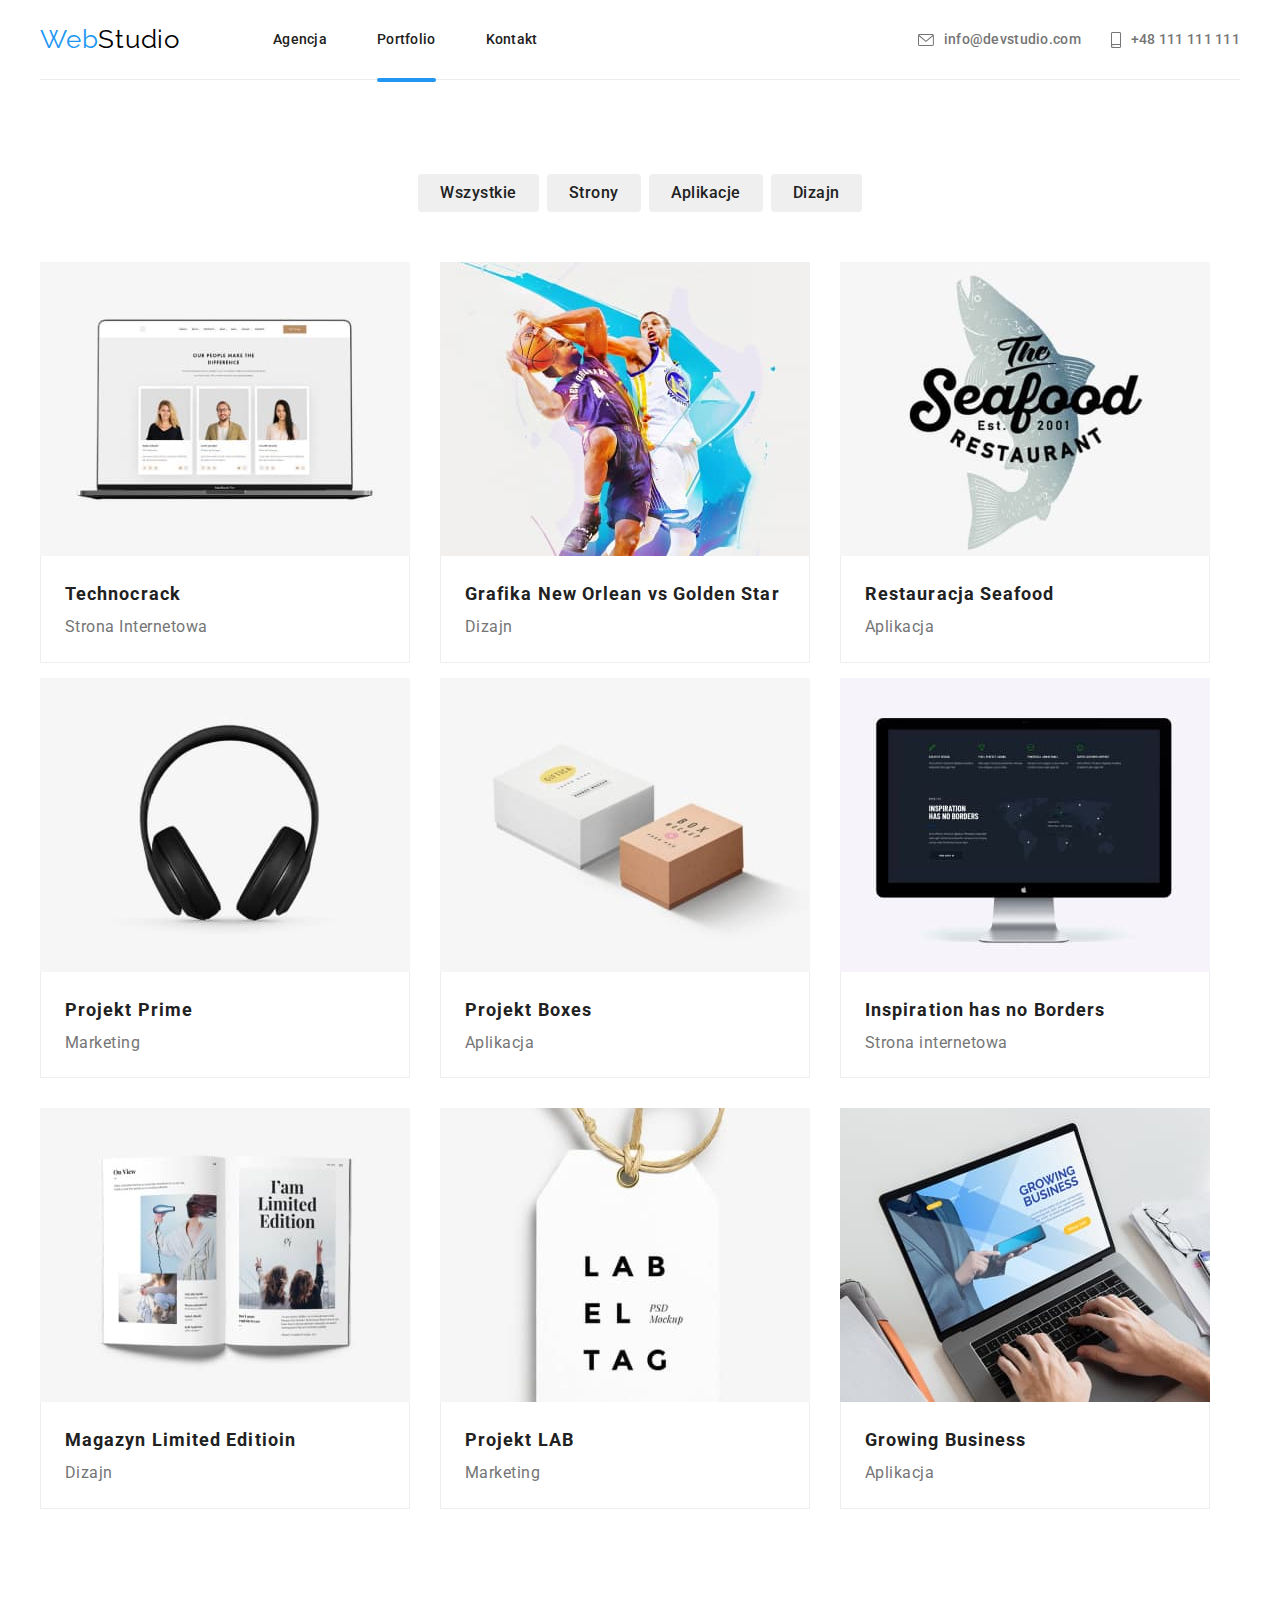
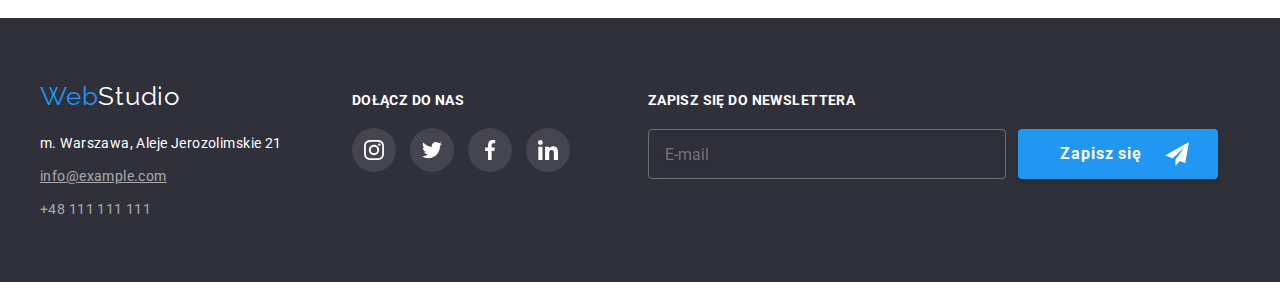
==== portfolio.html @ efcf0360 "Initial commit" ====
<!DOCTYPE html>
<html lang="pl">
  <head>
    <meta charset="utf-8" />
    <title>homework2</title>
    <link
      href="https://fonts.googleapis.com/css2?family=Raleway:wght@700&display=swap"
      rel="stylesheet"
    />
    <link
      href="https://fonts.googleapis.com/css2?family=Roboto:wght@400;500;700;900&display=swap"
      rel="stylesheet"
    />
    <link rel="stylesheet" href="./css/modern-normalize.css" />
    <link rel="stylesheet" href="./css/main.min.css" />
  </head>
  <body>
    <header class="page-header">
      <div class="page-header__container container">
        <div class="page-header__navigation">
          <a href="/" class="page-header__logo logo"
            ><span class="logo__word logo__word--decorative">Web</span>Studio</a
          >
          <nav>
            <ul class="page-header__main-links main-links">
              <li class="main-links__item">
                <a href="index.html" class="main-links__link main-links__link"
                  >Agencja</a
                >
              </li>
              <li class="main-links__item">
                <a
                  href="portfolio.html"
                  class="main-links__link main-links__link--active"
                  >Portfolio</a
                >
              </li>
              <li class="main-links__item">
                <a href="/kontakt" class="main-links__link">Kontakt</a>
              </li>
            </ul>
          </nav>
        </div>
        <div class="page-header__contacts contacts">
          <a class="contacts__link email" href="mailto:info@devstudio.com">
            <svg class="contacts__icon" width="16" height="12">
              <use href="./images/icons.svg#icon-envelope"></use>
            </svg>
            <span class="contacts__text">info@devstudio.com</span>
          </a>

          <a class="contacts__link phone-number" href="tel:+48111111111">
            <svg class="contacts__icon" width="10" height="16">
              <use href="./images/icons.svg#icon-smartphone"></use>
            </svg>
            <span class="contacts__text">+48 111 111 111</span></a
          >
        </div>
      </div>
    </header>
    <main>
      <div class="portfolio-buttons">
        <ul class="portfolio-buttons__list">
          <li class="portfolio-buttons__item">
            <button type="button" class="portfolio-buttons__button">
              Wszystkie
            </button>
          </li>
          <li class="portfolio-buttons__item">
            <button type="button" class="portfolio-buttons__button">
              Strony
            </button>
          </li>
          <li class="portfolio-buttons__item">
            <button type="button" class="portfolio-buttons__button">
              Aplikacje
            </button>
          </li>
          <li class="portfolio-buttons__item">
            <button type="button" class="portfolio-buttons__button">
              Dizajn
            </button>
          </li>
        </ul>
      </div>
      <div class="container">
        <ul class="pictures-list">
          <li class="pictures-list__item">
            <figure class="pictures-list__figure">
              <div class="pictures-list__picture picture">
                <div class="picture__overlay">
                  <p class="picture__text">
                    Technocrack jest popularną platformą wykorzystywaną do
                    rozpowszechniania koronawirusa. Firmy wykorzystują tę
                    platformę do celów szpiegowskich i ataków na
                    niezabezpieczone serwery konkurencji
                  </p>
                </div>
                <img
                  class="picture__image"
                  src="images/img.portfolio.1.jpg"
                  alt="Otwarty laptop na stronie webstudio"
                  width="370"
                  height="294"
                />
              </div>
              <figcaption class="pictures-list__title">
                Technocrack
                <p class="pictures-list__description">Strona Internetowa</p>
              </figcaption>
            </figure>
          </li>
          <li class="pictures-list__item">
            <figure class="pictures-list__figure">
              <div class="pictures-list__picture picture">
                <div class="picture__overlay">
                  <p class="picture__text">
                    Technocrack jest popularną platformą wykorzystywaną do
                    rozpowszechniania koronawirusa. Firmy wykorzystują tę
                    platformę do celów szpiegowskich i ataków na
                    niezabezpieczone serwery konkurencji
                  </p>
                </div>
                <img
                  class="picture__image"
                  src="images/img.portfolio.2.jpg"
                  alt="Dwóch mężczyzn walczy o piłkę do koszykówki"
                  width="370"
                  height="294"
                />
              </div>
              <figcaption class="pictures-list__title">
                Grafika New Orlean vs Golden Star
                <p class="pictures-list__description">Dizajn</p>
              </figcaption>
            </figure>
          </li>
          <li class="pictures-list__item">
            <figure class="pictures-list__figure">
              <div class="pictures-list__picture picture">
                <div class="picture__overlay">
                  <p class="picture__text">
                    Technocrack jest popularną platformą wykorzystywaną do
                    rozpowszechniania koronawirusa. Firmy wykorzystują tę
                    platformę do celów szpiegowskich i ataków na
                    niezabezpieczone serwery konkurencji
                  </p>
                </div>
                <img
                  class="picture__image"
                  src="images/img.portfolio.3.jpg"
                  alt="Nazwa restauracji na tle ryby"
                  width="370"
                  height="294"
                />
              </div>
              <figcaption class="pictures-list__title">
                Restauracja Seafood
                <p class="pictures-list__description">Aplikacja</p>
              </figcaption>
            </figure>
          </li>
          <li class="pictures-list__item">
            <figure class="pictures-list__figure">
              <div class="pictures-list__picture picture">
                <div class="picture__overlay">
                  <p class="picture__text">
                    Technocrack jest popularną platformą wykorzystywaną do
                    rozpowszechniania koronawirusa. Firmy wykorzystują tę
                    platformę do celów szpiegowskich i ataków na
                    niezabezpieczone serwery konkurencji
                  </p>
                </div>
                <img
                  class="picture__image"
                  src="images/img.portfolio.4.jpg"
                  alt="Czarne słuchawki na białym tle"
                  width="370"
                  height="294"
                />
              </div>
              <figcaption class="pictures-list__title">
                Projekt Prime
                <p class="pictures-list__description">Marketing</p>
              </figcaption>
            </figure>
          </li>
          <li class="pictures-list__item">
            <figure class="pictures-list__figure">
              <div class="pictures-list__picture picture">
                <div class="picture__overlay">
                  <p class="picture__text">
                    Technocrack jest popularną platformą wykorzystywaną do
                    rozpowszechniania koronawirusa. Firmy wykorzystują tę
                    platformę do celów szpiegowskich i ataków na
                    niezabezpieczone serwery konkurencji
                  </p>
                </div>
                <img
                  class="picture__image"
                  src="images/img.portfolio.5.jpg"
                  alt="Jedno większe białe pudełko i drugie mniejsze brązowe pudełko"
                  width="370"
                  height="294"
                />
              </div>
              <figcaption class="pictures-list__title">
                Projekt Boxes
                <p class="pictures-list__description">Aplikacja</p>
              </figcaption>
            </figure>
          </li>
          <li class="pictures-list__item">
            <figure class="pictures-list__figure">
              <div class="pictures-list__picture picture">
                <div class="picture__overlay">
                  <p class="picture__text">
                    Technocrack jest popularną platformą wykorzystywaną do
                    rozpowszechniania koronawirusa. Firmy wykorzystują tę
                    platformę do celów szpiegowskich i ataków na
                    niezabezpieczone serwery konkurencji
                  </p>
                </div>
                <img
                  class="picture__image"
                  src="images/img.portfolio.6.jpg"
                  alt="Komputer Apple z otwartą stroną internetową"
                  width="370"
                  height="294"
                />
              </div>
              <figcaption class="pictures-list__title">
                Inspiration has no Borders
                <p class="pictures-list__description">Strona internetowa</p>
              </figcaption>
            </figure>
          </li>
          <li class="pictures-list__item">
            <figure class="pictures-list__figure">
              <div class="pictures-list__picture picture">
                <div class="picture__overlay">
                  <p class="picture__text">
                    Technocrack jest popularną platformą wykorzystywaną do
                    rozpowszechniania koronawirusa. Firmy wykorzystują tę
                    platformę do celów szpiegowskich i ataków na
                    niezabezpieczone serwery konkurencji
                  </p>
                </div>
                <img
                  class="picture__image"
                  src="images/img.portfolio.7.jpg"
                  alt="Otwarty dziennik z ładnymi zdjęciami"
                  width="370"
                  height="294"
                />
              </div>
              <figcaption class="pictures-list__title">
                Magazyn Limited Editioin
                <p class="pictures-list__description">Dizajn</p>
              </figcaption>
            </figure>
          </li>
          <li class="pictures-list__item">
            <figure class="pictures-list__figure">
              <div class="pictures-list__picture picture">
                <div class="picture__overlay">
                  <p class="picture__text">
                    Technocrack jest popularną platformą wykorzystywaną do
                    rozpowszechniania koronawirusa. Firmy wykorzystują tę
                    platformę do celów szpiegowskich i ataków na
                    niezabezpieczone serwery konkurencji
                  </p>
                </div>
                <img
                  class="picture__image"
                  src="images/img.portfolio.8.jpg"
                  alt="Etykieta z dużymi literami"
                  width="370"
                  height="294"
                />
              </div>
              <figcaption class="pictures-list__title">
                Projekt LAB
                <p class="pictures-list__description">Marketing</p>
              </figcaption>
            </figure>
          </li>
          <li class="pictures-list__item">
            <figure class="pictures-list__figure">
              <div class="pictures-list__picture picture">
                <div class="picture__overlay">
                  <p class="picture__text">
                    Technocrack jest popularną platformą wykorzystywaną do
                    rozpowszechniania koronawirusa. Firmy wykorzystują tę
                    platformę do celów szpiegowskich i ataków na
                    niezabezpieczone serwery konkurencji
                  </p>
                </div>
                <img
                  class="picture__image"
                  src="images/img.portfolio.9.jpg"
                  alt="Praca na laptopie"
                  width="370"
                  height="294"
                />
              </div>
              <figcaption class="pictures-list__title">
                Growing Business
                <p class="pictures-list__description">Aplikacja</p>
              </figcaption>
            </figure>
          </li>
        </ul>
      </div>
    </main>
    <footer class="footer">
      <div class="footer__container">
        <div class="footer__contacts">
          <a class="footer__logo logo" href="index.html"
            ><span class="logo__word logo__word--decorative">Web</span>Studio</a
          >
          <address class="footer__address">
            m. Warszawa, Aleje Jerozolimskie 21
            <a
              class="footer__contact footer__contact--email"
              href="mailto:info@example.com"
              >info@example.com</a
            >
            <a
              class="footer__contact footer__contact--phone"
              href="+48111111111"
              >+48 111 111 111</a
            >
          </address>
        </div>
        <div class="footer__social-media join-us">
          <p class="join-us__text">Dołącz do nas</p>
          <ul class="join-us__list">
            <li class="join-us__item">
              <svg class="join-us__icon icon" width="20" height="20">
                <use href="./images/icons.svg#icon-instagram-2"></use>
              </svg>
            </li>
            <li class="join-us__item">
              <svg class="join-us__icon icon" width="20" height="20">
                <use href="./images/icons.svg#icon-twitter-1"></use>
              </svg>
            </li>
            <li class="join-us__item">
              <svg class="join-us__icon icon" width="20" height="20">
                <use href="./images/icons.svg#icon-facebook-1"></use>
              </svg>
            </li>
            <li class="join-us__item">
              <svg class="join-us__icon icon" width="20" height="20">
                <use href="./images/icons.svg#icon-linkedin-1"></use>
              </svg>
            </li>
          </ul>
        </div>
        <div class="footer__signup-form signup-form">
          <form name="signup_form">
            <label for="email_address" class="signup-form__label"
              >Zapisz się do newslettera</label
            >
            <div class="signup-form__box">
              <input
                class="signup-form__input"
                type="email"
                name="email"
                id="email_address"
                placeholder="E-mail"
              />
              <button type="submit" class="signup-form__button button">
                <span class="signup-form__text">Zapisz się</span
                ><svg class="signup-form__icon icon" width="24" height="24">
                  <use href="./images/icons.svg#icon-send"></use>
                </svg>
              </button>
            </div>
          </form>
        </div>
      </div>
    </footer>
  </body>
</html>
---- css/main.min.css ----
.join-us__list,.pictures-list,.our-clients__list,.social-media,.team-members__list,.services__list,.introduction__list{padding:0;margin:50px 0 0 0}.join-us__item,.pictures-list__item,.portfolio-buttons__item,.our-clients__item,.social-media__icon,.team-members__item,.services__item,.introduction__item{list-style:none;display:inline-block;margin:0 15px}.join-us__item:first-child,.pictures-list__item:first-child,.portfolio-buttons__item:first-child,.our-clients__item:first-child,.social-media__icon:first-child,.team-members__item:first-child,.services__item:first-child,.introduction__item:first-child{margin-left:0}.join-us__item:last-child,.pictures-list__item:last-child,.portfolio-buttons__item:last-child,.our-clients__item:last-child,.social-media__icon:last-child,.team-members__item:last-child,.services__item:last-child,.introduction__item:last-child{margin-right:0}.page-header__container{display:-webkit-box;display:-ms-flexbox;display:flex;border-bottom:1px solid #ececec;-webkit-box-align:center;-ms-flex-align:center;align-items:center;-webkit-box-pack:justify;-ms-flex-pack:justify;justify-content:space-between;min-height:80px}.page-header__navigation{display:-webkit-box;display:-ms-flexbox;display:flex;-webkit-box-align:center;-ms-flex-align:center;align-items:center}.page-header__logo{margin-right:93px}.page-header__main-links{padding:0}.page-header__contacts{display:-webkit-box;display:-ms-flexbox;display:flex}.main-links__item{list-style:none;display:inline-block;margin:0 23px}.main-links__item:first-child{margin-left:0}.main-links__item:last-child{margin-right:0}.main-links__link{color:#212121;font-weight:500;font-size:14px;line-height:1.14;letter-spacing:.02em;text-decoration:none;-webkit-transition-property:color;transition-property:color;-webkit-transition-duration:250ms;transition-duration:250ms;-webkit-transition-timing-function:cubic-bezier(0.4, 0, 0.2, 1);transition-timing-function:cubic-bezier(0.4, 0, 0.2, 1)}.main-links__link:hover,.main-links__link:focus{color:#2196f3}.main-links__link--active{position:relative;display:inline-block}.main-links__link--active::after{position:absolute;display:block;content:"";width:100%;height:4px;bottom:-34px;background-color:#2196f3;border-radius:2px}.contacts__link{display:-webkit-box;display:-ms-flexbox;display:flex;-webkit-box-align:center;-ms-flex-align:center;align-items:center;text-decoration:none;font-size:14px;color:#757575;letter-spacing:.02em;font-weight:500;line-height:1.14;-webkit-transition-property:color;transition-property:color;-webkit-transition-duration:250ms;transition-duration:250ms;-webkit-transition-timing-function:cubic-bezier(0.4, 0, 0.2, 1);transition-timing-function:cubic-bezier(0.4, 0, 0.2, 1)}.contacts__icon{fill:#757575;margin-right:10px;line-height:0;-webkit-transition-property:fill;transition-property:fill;-webkit-transition-duration:250ms;transition-duration:250ms;-webkit-transition-timing-function:cubic-bezier(0.4, 0, 0.2, 1);transition-timing-function:cubic-bezier(0.4, 0, 0.2, 1)}.contacts .email{margin-right:30px}.contacts__link:hover,.contacts__link:focus{color:#2196f3}.contacts__link:hover .contacts__icon,.contacts__link:focus .contacts__icon{fill:#2196f3}.logo{font-family:"Raleway",sans-serif;font-size:26px;line-height:1.19;color:#000;text-decoration:none;letter-spacing:.03em}.logo__word--decorative{color:#2196f3}.page-headline{background-color:#2f303a;background-image:-webkit-gradient(linear, left top, left bottom, from(rgba(47, 48, 58, 0.4)), to(rgba(47, 48, 58, 0.4))),url("../images/background-img.jpg");background-image:linear-gradient(rgba(47, 48, 58, 0.4), rgba(47, 48, 58, 0.4)),url("../images/background-img.jpg");background-size:cover;background-position:center;width:1600px;padding:200px 0;margin:0 auto}.page-headline__name{color:#fff;font-size:44px;font-weight:900;line-height:1.36;text-align:center;letter-spacing:.06em;text-transform:uppercase;margin:0 0 30px}.page-headline__button{font-weight:700;font-size:16px;line-height:1.87;display:-webkit-box;display:-ms-flexbox;display:flex;border:0;cursor:pointer;-webkit-box-align:center;-ms-flex-align:center;align-items:center;text-align:center;letter-spacing:.06em;display:block;margin:0 auto;padding:10px 0;width:200px;text-align:center;color:#fff;background:#2196f3;-webkit-box-shadow:0px 4px 4px rgba(0,0,0,.15);box-shadow:0px 4px 4px rgba(0,0,0,.15);border-radius:4px}.button,.portfolio-buttons__button{border:0;cursor:pointer;color:#212121;font-size:16px;font-weight:500;line-height:1.6;-webkit-transition-property:color,background-color,-webkit-box-shadow;transition-property:color,background-color,-webkit-box-shadow;transition-property:color,background-color,box-shadow;transition-property:color,background-color,box-shadow,-webkit-box-shadow;-webkit-transition-duration:250ms;transition-duration:250ms;-webkit-transition-timing-function:cubic-bezier(0.4, 0, 0.2, 1);transition-timing-function:cubic-bezier(0.4, 0, 0.2, 1)}.button:hover,.portfolio-buttons__button:hover,.button:focus,.portfolio-buttons__button:focus{background-color:#2196f3;color:#fff;-webkit-box-shadow:0px 3px 1px rgba(0,0,0,.1),0px 1px 2px rgba(0,0,0,.08),0px 2px 2px rgba(0,0,0,.12);box-shadow:0px 3px 1px rgba(0,0,0,.1),0px 1px 2px rgba(0,0,0,.08),0px 2px 2px rgba(0,0,0,.12)}.introduction{padding-top:94px}.introduction__list{margin:0}.introduction__item{max-width:270px;font-weight:700;font-size:14px;line-height:1.14;letter-spacing:.03em;text-transform:uppercase;color:#212121}.introduction__headline{margin:0}.introduction__text{margin:10px 0 0;font-weight:400;line-height:1.7;text-transform:none;color:#757575}.introduction__picture{background-color:#f5f4fa;border-radius:4px;width:270px;padding:25px 0;margin-bottom:30px}.services__item{position:relative}.services__label{position:absolute;bottom:0;width:100%;margin:0;padding:27px 0;font-weight:700;font-size:14px;text-align:center;letter-spacing:.03em;text-transform:uppercase;background:rgba(47,48,58,.8);color:#fff}.services__image{display:block}.team-members{background-color:#f5f4fa;margin:0 auto}.team-members__figure{display:inline-block;margin:0;-webkit-box-shadow:0px 1px 3px rgba(0,0,0,.12),0px 1px 1px rgba(0,0,0,.14),0px 2px 1px rgba(0,0,0,.2);box-shadow:0px 1px 3px rgba(0,0,0,.12),0px 1px 1px rgba(0,0,0,.14),0px 2px 1px rgba(0,0,0,.2);border-radius:0px 0px 4px 4px}.team-members__image{display:block}.team-members__title{text-align:center;padding:30px 0;font-weight:500;font-size:16px;line-height:1.19;letter-spacing:.03em;color:inherit}.team-members__description{font-weight:400;color:#757575;margin:10px 0 0}.social-media{margin-top:16px}.social-media__icon{cursor:pointer;line-height:0;margin:0 5px;padding:12px;border-radius:50%;fill:#afb1b8;-webkit-transition-property:fill,background-color;transition-property:fill,background-color;-webkit-transition-duration:250ms;transition-duration:250ms;-webkit-transition-timing-function:cubic-bezier(0.4, 0, 0.2, 1);transition-timing-function:cubic-bezier(0.4, 0, 0.2, 1)}.social-media__icon:hover,.social-media__icon:focus{background-color:#2196f3;fill:#fff}.our-clients__item{cursor:pointer;display:inline-block;border:1px solid #afb1b8;border-radius:4px;width:170px;fill:#afb1b8;padding:16px 32px;-webkit-transition-property:border-color;transition-property:border-color;-webkit-transition-duration:250ms;transition-duration:250ms;-webkit-transition-timing-function:cubic-bezier(0.4, 0, 0.2, 1);transition-timing-function:cubic-bezier(0.4, 0, 0.2, 1)}.our-clients__item:hover,.our-clients__item:focus{fill:#2196f3;border-color:#2196f3}.our-clients__icon{-webkit-transition-property:fill;transition-property:fill;-webkit-transition-duration:250ms;transition-duration:250ms;-webkit-transition-timing-function:cubic-bezier(0.4, 0, 0.2, 1);transition-timing-function:cubic-bezier(0.4, 0, 0.2, 1)}.portfolio-buttons__list{list-style:none;display:-webkit-box;display:-ms-flexbox;display:flex;-webkit-box-pack:center;-ms-flex-pack:center;justify-content:center;margin:94px 0 0;padding:0}.portfolio-buttons__item{margin:0}.portfolio-buttons__button{padding:6px 22px;border-radius:4px;border:none;margin:0 4px;line-height:1.6;letter-spacing:.03em}.pictures-list{display:-webkit-box;display:-ms-flexbox;display:flex;-ms-flex-wrap:wrap;flex-wrap:wrap;padding-bottom:94px}.pictures-list__item{-webkit-transition-property:-webkit-box-shadow;transition-property:-webkit-box-shadow;transition-property:box-shadow;transition-property:box-shadow, -webkit-box-shadow;-webkit-transition-duration:250ms;transition-duration:250ms;-webkit-transition-timing-function:cubic-bezier(0.4, 0, 0.2, 1);transition-timing-function:cubic-bezier(0.4, 0, 0.2, 1);margin:15px;cursor:pointer}.pictures-list__item:hover,.pictures-list__item:focus{-webkit-box-shadow:0px 1px 1px rgba(0,0,0,.12),0px 4px 4px rgba(0,0,0,.06),1px 4px 6px rgba(0,0,0,.16);box-shadow:0px 1px 1px rgba(0,0,0,.12),0px 4px 4px rgba(0,0,0,.06),1px 4px 6px rgba(0,0,0,.16)}.pictures-list__item:nth-child(-n+3){margin-top:0}.pictures-list__item:nth-child(3n+3){margin-right:0}.pictures-list__item:nth-child(3n+1){margin-left:0}.pictures-list__item:nth-child(-n+3){margin-bottom:0}.pictures-list__figure{margin:0}.pictures-list__title{padding:20px 24px;font-size:18px;line-height:2;font-weight:700;letter-spacing:.06em;border-right:1px solid #eee;border-bottom:1px solid #eee;border-left:1px solid #eee}.pictures-list__description{margin:0;color:#757575;font-size:16px;font-weight:400;line-height:1.87;letter-spacing:.03em}.picture{position:relative;overflow:hidden}.picture__overlay{position:absolute;top:0;left:0;width:100%;height:100%;padding:49px 45px 49px 24px;-webkit-transform:translateY(100%);transform:translateY(100%);-webkit-transition-property:-webkit-transform;transition-property:-webkit-transform;transition-property:transform;transition-property:transform, -webkit-transform;-webkit-transition-duration:250ms;transition-duration:250ms;-webkit-transition-timing-function:cubic-bezier(0.4, 0, 0.2, 1);transition-timing-function:cubic-bezier(0.4, 0, 0.2, 1);background-color:rgba(33,150,243,.9)}.pictures-list__figure:hover .picture__overlay{-webkit-transform:translateY(0);transform:translateY(0)}.picture__text{margin:0;font-size:18px;line-height:1.5;letter-spacing:.03em;color:#fff}.picture__image{display:block}.footer{padding:60px 0;background-color:#2f303a;margin:0 auto}.footer__container{display:-webkit-box;display:-ms-flexbox;display:flex;-webkit-box-align:baseline;-ms-flex-align:baseline;align-items:baseline}.footer__logo{color:#fff;display:inline-block;margin-bottom:20px}.footer__address{color:#fff;font-style:normal;font-size:14px;line-height:1.7;letter-spacing:.03em}.footer__contact{display:block;color:rgba(255,255,255,.6);-webkit-transition-property:color;transition-property:color;-webkit-transition-duration:250ms;transition-duration:250ms;-webkit-transition-timing-function:cubic-bezier(0.4, 0, 0.2, 1);transition-timing-function:cubic-bezier(0.4, 0, 0.2, 1)}.footer__contact--email{margin:9px 0}.footer__contact--phone{text-decoration:none}.footer__contact:hover,.footer__contact:focus{color:#2196f3}.join-us{margin-left:70px;margin-right:78px}.join-us__text{color:#fff;font-weight:700;font-size:14px;line-height:16px;letter-spacing:.03em;text-transform:uppercase}.join-us__list{margin-top:20px}.join-us__item{background-color:rgba(255,255,255,.1019607843);cursor:pointer;line-height:0;margin:0 5px;padding:12px;border-radius:50%;fill:#fff;-webkit-transition-property:background-color,fill;transition-property:background-color,fill;-webkit-transition-duration:250ms;transition-duration:250ms;-webkit-transition-timing-function:cubic-bezier(0.4, 0, 0.2, 1);transition-timing-function:cubic-bezier(0.4, 0, 0.2, 1)}.join-us__item:hover,.join-us__item:focus{background-color:#2196f3;fill:#fff}.signup-form__box{display:-webkit-box;display:-ms-flexbox;display:flex;gap:12px}.signup-form__label{display:block;font-weight:700;font-size:14px;line-height:1.14;letter-spacing:.03em;text-transform:uppercase;margin-bottom:20px;color:#fff}.signup-form__input{outline:none;padding-left:16px;display:inline-block;background-color:rgba(0,0,0,0);border:1px solid rgba(255,255,255,.3);-webkit-filter:drop-shadow(0px 4px 4px rgba(0, 0, 0, 0.15));filter:drop-shadow(0px 4px 4px rgba(0, 0, 0, 0.15));border-radius:4px;width:358px;height:50px;color:#fff}.signup-form__input:placeholder{letter-spacing:.03em;line-height:1.25;color:rgba(255,255,255,.6)}.signup-form__button{padding-left:42px;display:-webkit-box;display:-ms-flexbox;display:flex;-webkit-box-align:center;-ms-flex-align:center;align-items:center;letter-spacing:.06em;font-weight:700;line-height:1.87;color:#fff;background:#2196f3;-webkit-box-shadow:0px 4px 4px rgba(0,0,0,.15);box-shadow:0px 4px 4px rgba(0,0,0,.15);border-radius:4px;width:200px;height:50px}.signup-form__icon{margin-left:24px;fill:#fff}.modal-backdrop{position:fixed;left:0;top:0;width:100vw;height:100vh;background:rgba(0,0,0,.2);-webkit-transition-property:opacity,visibility,-webkit-transform;transition-property:opacity,visibility,-webkit-transform;transition-property:opacity,visibility,transform;transition-property:opacity,visibility,transform,-webkit-transform;-webkit-transition-duration:250ms;transition-duration:250ms;-webkit-transition-timing-function:cubic-bezier(0.4, 0, 0.2, 1);transition-timing-function:cubic-bezier(0.4, 0, 0.2, 1)}.is-hidden{visibility:hidden;opacity:0;-webkit-transform:scale(1);transform:scale(1);pointer-events:none}.modal{position:absolute;top:50%;left:50%;-webkit-transform:translate(-50%, -50%);transform:translate(-50%, -50%);width:528px;height:581px;background-color:#fff;-webkit-box-shadow:0px 1px 3px rgba(0,0,0,.12),0px 1px 1px rgba(0,0,0,.14),0px 2px 1px rgba(0,0,0,.2);box-shadow:0px 1px 3px rgba(0,0,0,.12),0px 1px 1px rgba(0,0,0,.14),0px 2px 1px rgba(0,0,0,.2);border-radius:4px}.modal__form{padding:12px 40px 0}.modal__button{position:absolute;display:-webkit-box;display:-ms-flexbox;display:flex;-webkit-box-align:center;-ms-flex-align:center;align-items:center;-webkit-box-pack:center;-ms-flex-pack:center;justify-content:center;padding:0;top:8px;right:8px;border-radius:50%;background-color:#fff;border:1px solid rgba(0,0,0,.1);cursor:pointer;width:30px;height:30px}.form__header{font-size:20px;line-height:1.15;text-align:center;letter-spacing:.03em;padding-top:40px;margin:0}.form__label{display:block;font-size:12px;line-height:1.16;letter-spacing:.01em}.form__input{border:0;width:100%;outline:none}.form__input-icon{display:-webkit-box;display:-ms-flexbox;display:flex;-webkit-box-align:center;-ms-flex-align:center;align-items:center;border:1px solid rgba(33,33,33,.2);border-radius:4px;margin-bottom:10px;margin-top:4px;width:100%;height:40px;-webkit-transition-property:border-color;transition-property:border-color;-webkit-transition-duration:250ms;transition-duration:250ms;-webkit-transition-timing-function:cubic-bezier(0.4, 0, 0.2, 1);transition-timing-function:cubic-bezier(0.4, 0, 0.2, 1)}.form__icon{margin:0 13px;fill:currentColor;-webkit-transition-property:fill;transition-property:fill;-webkit-transition-duration:250ms;transition-duration:250ms;-webkit-transition-timing-function:cubic-bezier(0.4, 0, 0.2, 1);transition-timing-function:cubic-bezier(0.4, 0, 0.2, 1)}.form__button{display:block;background:#2196f3;-webkit-box-shadow:0px 4px 4px rgba(0,0,0,.15);box-shadow:0px 4px 4px rgba(0,0,0,.15);border-radius:4px;font-weight:700;font-size:16px;line-height:1.87;letter-spacing:.06em;color:#fff;padding:10px 76px;margin:auto;margin-top:30px}.form__input-icon:focus,.form__input-icon:hover,.form__input-icon:focus-within{border-color:#2196f3}.form__input-icon:focus .form__icon,.form__input-icon:hover .form__icon,.form__input-icon:focus-within .form__icon{fill:#2196f3}.form__input--comment{height:120px;width:448px;padding:12px 16px;margin-top:4px;resize:none;border:1px solid rgba(33,33,33,.2);border-radius:4px;-webkit-transition-property:border-color;transition-property:border-color;-webkit-transition-duration:250ms;transition-duration:250ms;-webkit-transition-timing-function:cubic-bezier(0.4, 0, 0.2, 1);transition-timing-function:cubic-bezier(0.4, 0, 0.2, 1)}.form__input--comment:hover,.form__input--comment:focus,.form__input--comment:focus-within{border-color:#2196f3}.form__input--comment:placeholder{font-size:12px;line-height:1.16;letter-spacing:.01em;color:rgba(117,117,117,.5)}.agreement{position:relative;display:-webkit-box;display:-ms-flexbox;display:flex;-webkit-box-align:center;-ms-flex-align:center;align-items:center;margin-top:20px}.agreement__label{font-size:14px;line-height:1.7;letter-spacing:.03em;margin-left:8px}.agreement__checkbox{-moz-appearance:none;-webkit-appearance:none;appearance:none;cursor:pointer;height:15px;width:16px;border:2px solid #212121;border-radius:2px;-webkit-transition-property:background-color,border-color;transition-property:background-color,border-color;-webkit-transition-duration:250ms;transition-duration:250ms;-webkit-transition-timing-function:cubic-bezier(0.4, 0, 0.2, 1);transition-timing-function:cubic-bezier(0.4, 0, 0.2, 1)}.agreement__checkbox:checked{background-color:#2196f3;border-color:#2196f3}.agreement__icon{position:absolute;top:7px;left:3px;fill:#fff}body{font-family:"Roboto","Raleway",sans-serif;color:#212121}.container,.introduction,.portfolio-buttons,.footer__container{width:1200px;padding-left:0;margin:0 auto}.section,.services,.team-members,.our-clients{margin:0;padding-top:94px;padding-bottom:94px}.headline,.services__headline,.team-members__headline,.our-clients__headline{font-size:36px;line-height:1.16;text-align:center;letter-spacing:.03em;color:inherit;margin:0}.icon,.introduction__icon,.our-clients__icon{display:block;margin:0 auto}/*# sourceMappingURL=main.min.css.map */
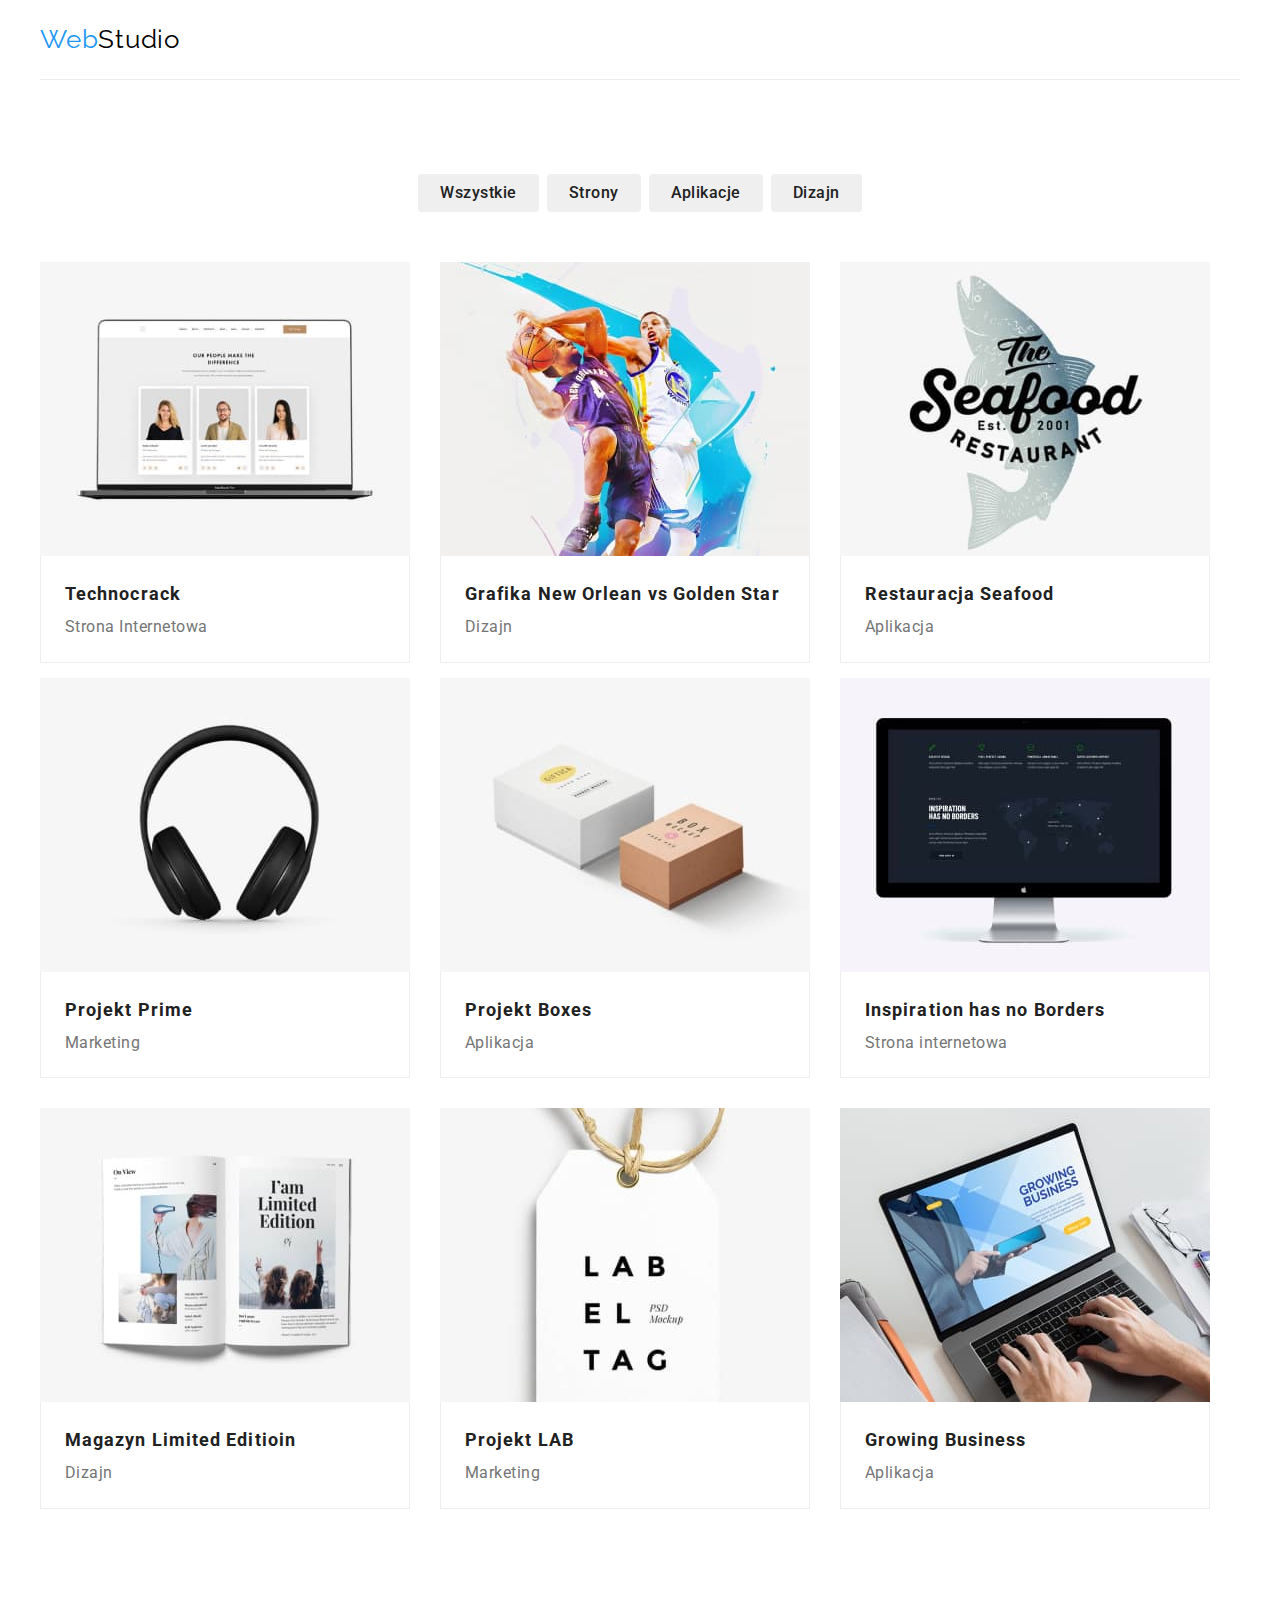
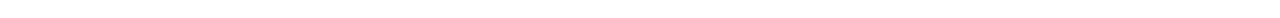
==== commit 5e8be327: "Finish Mobile menu and header" ====
--- a/portfolio.html
+++ b/portfolio.html
@@ -1,8 +1,9 @@
 <!DOCTYPE html>
 <html lang="pl">
   <head>
-    <meta charset="utf-8" />
-    <title>homework2</title>
+    <meta charset="UTF-8" />
+    <meta name="viewport" content="width=device-width, initial-scale=1.0" />
+    <title>homework</title>
     <link
       href="https://fonts.googleapis.com/css2?family=Raleway:wght@700&display=swap"
       rel="stylesheet"
--- a/css/main.min.css
+++ b/css/main.min.css
@@ -1 +1 @@
-.join-us__list,.pictures-list,.our-clients__list,.social-media,.team-members__list,.services__list,.introduction__list{padding:0;margin:50px 0 0 0}.join-us__item,.pictures-list__item,.portfolio-buttons__item,.our-clients__item,.social-media__icon,.team-members__item,.services__item,.introduction__item{list-style:none;display:inline-block;margin:0 15px}.join-us__item:first-child,.pictures-list__item:first-child,.portfolio-buttons__item:first-child,.our-clients__item:first-child,.social-media__icon:first-child,.team-members__item:first-child,.services__item:first-child,.introduction__item:first-child{margin-left:0}.join-us__item:last-child,.pictures-list__item:last-child,.portfolio-buttons__item:last-child,.our-clients__item:last-child,.social-media__icon:last-child,.team-members__item:last-child,.services__item:last-child,.introduction__item:last-child{margin-right:0}.page-header__container{display:-webkit-box;display:-ms-flexbox;display:flex;border-bottom:1px solid #ececec;-webkit-box-align:center;-ms-flex-align:center;align-items:center;-webkit-box-pack:justify;-ms-flex-pack:justify;justify-content:space-between;min-height:80px}.page-header__navigation{display:-webkit-box;display:-ms-flexbox;display:flex;-webkit-box-align:center;-ms-flex-align:center;align-items:center}.page-header__logo{margin-right:93px}.page-header__main-links{padding:0}.page-header__contacts{display:-webkit-box;display:-ms-flexbox;display:flex}.main-links__item{list-style:none;display:inline-block;margin:0 23px}.main-links__item:first-child{margin-left:0}.main-links__item:last-child{margin-right:0}.main-links__link{color:#212121;font-weight:500;font-size:14px;line-height:1.14;letter-spacing:.02em;text-decoration:none;-webkit-transition-property:color;transition-property:color;-webkit-transition-duration:250ms;transition-duration:250ms;-webkit-transition-timing-function:cubic-bezier(0.4, 0, 0.2, 1);transition-timing-function:cubic-bezier(0.4, 0, 0.2, 1)}.main-links__link:hover,.main-links__link:focus{color:#2196f3}.main-links__link--active{position:relative;display:inline-block}.main-links__link--active::after{position:absolute;display:block;content:"";width:100%;height:4px;bottom:-34px;background-color:#2196f3;border-radius:2px}.contacts__link{display:-webkit-box;display:-ms-flexbox;display:flex;-webkit-box-align:center;-ms-flex-align:center;align-items:center;text-decoration:none;font-size:14px;color:#757575;letter-spacing:.02em;font-weight:500;line-height:1.14;-webkit-transition-property:color;transition-property:color;-webkit-transition-duration:250ms;transition-duration:250ms;-webkit-transition-timing-function:cubic-bezier(0.4, 0, 0.2, 1);transition-timing-function:cubic-bezier(0.4, 0, 0.2, 1)}.contacts__icon{fill:#757575;margin-right:10px;line-height:0;-webkit-transition-property:fill;transition-property:fill;-webkit-transition-duration:250ms;transition-duration:250ms;-webkit-transition-timing-function:cubic-bezier(0.4, 0, 0.2, 1);transition-timing-function:cubic-bezier(0.4, 0, 0.2, 1)}.contacts .email{margin-right:30px}.contacts__link:hover,.contacts__link:focus{color:#2196f3}.contacts__link:hover .contacts__icon,.contacts__link:focus .contacts__icon{fill:#2196f3}.logo{font-family:"Raleway",sans-serif;font-size:26px;line-height:1.19;color:#000;text-decoration:none;letter-spacing:.03em}.logo__word--decorative{color:#2196f3}.page-headline{background-color:#2f303a;background-image:-webkit-gradient(linear, left top, left bottom, from(rgba(47, 48, 58, 0.4)), to(rgba(47, 48, 58, 0.4))),url("../images/background-img.jpg");background-image:linear-gradient(rgba(47, 48, 58, 0.4), rgba(47, 48, 58, 0.4)),url("../images/background-img.jpg");background-size:cover;background-position:center;width:1600px;padding:200px 0;margin:0 auto}.page-headline__name{color:#fff;font-size:44px;font-weight:900;line-height:1.36;text-align:center;letter-spacing:.06em;text-transform:uppercase;margin:0 0 30px}.page-headline__button{font-weight:700;font-size:16px;line-height:1.87;display:-webkit-box;display:-ms-flexbox;display:flex;border:0;cursor:pointer;-webkit-box-align:center;-ms-flex-align:center;align-items:center;text-align:center;letter-spacing:.06em;display:block;margin:0 auto;padding:10px 0;width:200px;text-align:center;color:#fff;background:#2196f3;-webkit-box-shadow:0px 4px 4px rgba(0,0,0,.15);box-shadow:0px 4px 4px rgba(0,0,0,.15);border-radius:4px}.button,.portfolio-buttons__button{border:0;cursor:pointer;color:#212121;font-size:16px;font-weight:500;line-height:1.6;-webkit-transition-property:color,background-color,-webkit-box-shadow;transition-property:color,background-color,-webkit-box-shadow;transition-property:color,background-color,box-shadow;transition-property:color,background-color,box-shadow,-webkit-box-shadow;-webkit-transition-duration:250ms;transition-duration:250ms;-webkit-transition-timing-function:cubic-bezier(0.4, 0, 0.2, 1);transition-timing-function:cubic-bezier(0.4, 0, 0.2, 1)}.button:hover,.portfolio-buttons__button:hover,.button:focus,.portfolio-buttons__button:focus{background-color:#2196f3;color:#fff;-webkit-box-shadow:0px 3px 1px rgba(0,0,0,.1),0px 1px 2px rgba(0,0,0,.08),0px 2px 2px rgba(0,0,0,.12);box-shadow:0px 3px 1px rgba(0,0,0,.1),0px 1px 2px rgba(0,0,0,.08),0px 2px 2px rgba(0,0,0,.12)}.introduction{padding-top:94px}.introduction__list{margin:0}.introduction__item{max-width:270px;font-weight:700;font-size:14px;line-height:1.14;letter-spacing:.03em;text-transform:uppercase;color:#212121}.introduction__headline{margin:0}.introduction__text{margin:10px 0 0;font-weight:400;line-height:1.7;text-transform:none;color:#757575}.introduction__picture{background-color:#f5f4fa;border-radius:4px;width:270px;padding:25px 0;margin-bottom:30px}.services__item{position:relative}.services__label{position:absolute;bottom:0;width:100%;margin:0;padding:27px 0;font-weight:700;font-size:14px;text-align:center;letter-spacing:.03em;text-transform:uppercase;background:rgba(47,48,58,.8);color:#fff}.services__image{display:block}.team-members{background-color:#f5f4fa;margin:0 auto}.team-members__figure{display:inline-block;margin:0;-webkit-box-shadow:0px 1px 3px rgba(0,0,0,.12),0px 1px 1px rgba(0,0,0,.14),0px 2px 1px rgba(0,0,0,.2);box-shadow:0px 1px 3px rgba(0,0,0,.12),0px 1px 1px rgba(0,0,0,.14),0px 2px 1px rgba(0,0,0,.2);border-radius:0px 0px 4px 4px}.team-members__image{display:block}.team-members__title{text-align:center;padding:30px 0;font-weight:500;font-size:16px;line-height:1.19;letter-spacing:.03em;color:inherit}.team-members__description{font-weight:400;color:#757575;margin:10px 0 0}.social-media{margin-top:16px}.social-media__icon{cursor:pointer;line-height:0;margin:0 5px;padding:12px;border-radius:50%;fill:#afb1b8;-webkit-transition-property:fill,background-color;transition-property:fill,background-color;-webkit-transition-duration:250ms;transition-duration:250ms;-webkit-transition-timing-function:cubic-bezier(0.4, 0, 0.2, 1);transition-timing-function:cubic-bezier(0.4, 0, 0.2, 1)}.social-media__icon:hover,.social-media__icon:focus{background-color:#2196f3;fill:#fff}.our-clients__item{cursor:pointer;display:inline-block;border:1px solid #afb1b8;border-radius:4px;width:170px;fill:#afb1b8;padding:16px 32px;-webkit-transition-property:border-color;transition-property:border-color;-webkit-transition-duration:250ms;transition-duration:250ms;-webkit-transition-timing-function:cubic-bezier(0.4, 0, 0.2, 1);transition-timing-function:cubic-bezier(0.4, 0, 0.2, 1)}.our-clients__item:hover,.our-clients__item:focus{fill:#2196f3;border-color:#2196f3}.our-clients__icon{-webkit-transition-property:fill;transition-property:fill;-webkit-transition-duration:250ms;transition-duration:250ms;-webkit-transition-timing-function:cubic-bezier(0.4, 0, 0.2, 1);transition-timing-function:cubic-bezier(0.4, 0, 0.2, 1)}.portfolio-buttons__list{list-style:none;display:-webkit-box;display:-ms-flexbox;display:flex;-webkit-box-pack:center;-ms-flex-pack:center;justify-content:center;margin:94px 0 0;padding:0}.portfolio-buttons__item{margin:0}.portfolio-buttons__button{padding:6px 22px;border-radius:4px;border:none;margin:0 4px;line-height:1.6;letter-spacing:.03em}.pictures-list{display:-webkit-box;display:-ms-flexbox;display:flex;-ms-flex-wrap:wrap;flex-wrap:wrap;padding-bottom:94px}.pictures-list__item{-webkit-transition-property:-webkit-box-shadow;transition-property:-webkit-box-shadow;transition-property:box-shadow;transition-property:box-shadow, -webkit-box-shadow;-webkit-transition-duration:250ms;transition-duration:250ms;-webkit-transition-timing-function:cubic-bezier(0.4, 0, 0.2, 1);transition-timing-function:cubic-bezier(0.4, 0, 0.2, 1);margin:15px;cursor:pointer}.pictures-list__item:hover,.pictures-list__item:focus{-webkit-box-shadow:0px 1px 1px rgba(0,0,0,.12),0px 4px 4px rgba(0,0,0,.06),1px 4px 6px rgba(0,0,0,.16);box-shadow:0px 1px 1px rgba(0,0,0,.12),0px 4px 4px rgba(0,0,0,.06),1px 4px 6px rgba(0,0,0,.16)}.pictures-list__item:nth-child(-n+3){margin-top:0}.pictures-list__item:nth-child(3n+3){margin-right:0}.pictures-list__item:nth-child(3n+1){margin-left:0}.pictures-list__item:nth-child(-n+3){margin-bottom:0}.pictures-list__figure{margin:0}.pictures-list__title{padding:20px 24px;font-size:18px;line-height:2;font-weight:700;letter-spacing:.06em;border-right:1px solid #eee;border-bottom:1px solid #eee;border-left:1px solid #eee}.pictures-list__description{margin:0;color:#757575;font-size:16px;font-weight:400;line-height:1.87;letter-spacing:.03em}.picture{position:relative;overflow:hidden}.picture__overlay{position:absolute;top:0;left:0;width:100%;height:100%;padding:49px 45px 49px 24px;-webkit-transform:translateY(100%);transform:translateY(100%);-webkit-transition-property:-webkit-transform;transition-property:-webkit-transform;transition-property:transform;transition-property:transform, -webkit-transform;-webkit-transition-duration:250ms;transition-duration:250ms;-webkit-transition-timing-function:cubic-bezier(0.4, 0, 0.2, 1);transition-timing-function:cubic-bezier(0.4, 0, 0.2, 1);background-color:rgba(33,150,243,.9)}.pictures-list__figure:hover .picture__overlay{-webkit-transform:translateY(0);transform:translateY(0)}.picture__text{margin:0;font-size:18px;line-height:1.5;letter-spacing:.03em;color:#fff}.picture__image{display:block}.footer{padding:60px 0;background-color:#2f303a;margin:0 auto}.footer__container{display:-webkit-box;display:-ms-flexbox;display:flex;-webkit-box-align:baseline;-ms-flex-align:baseline;align-items:baseline}.footer__logo{color:#fff;display:inline-block;margin-bottom:20px}.footer__address{color:#fff;font-style:normal;font-size:14px;line-height:1.7;letter-spacing:.03em}.footer__contact{display:block;color:rgba(255,255,255,.6);-webkit-transition-property:color;transition-property:color;-webkit-transition-duration:250ms;transition-duration:250ms;-webkit-transition-timing-function:cubic-bezier(0.4, 0, 0.2, 1);transition-timing-function:cubic-bezier(0.4, 0, 0.2, 1)}.footer__contact--email{margin:9px 0}.footer__contact--phone{text-decoration:none}.footer__contact:hover,.footer__contact:focus{color:#2196f3}.join-us{margin-left:70px;margin-right:78px}.join-us__text{color:#fff;font-weight:700;font-size:14px;line-height:16px;letter-spacing:.03em;text-transform:uppercase}.join-us__list{margin-top:20px}.join-us__item{background-color:rgba(255,255,255,.1019607843);cursor:pointer;line-height:0;margin:0 5px;padding:12px;border-radius:50%;fill:#fff;-webkit-transition-property:background-color,fill;transition-property:background-color,fill;-webkit-transition-duration:250ms;transition-duration:250ms;-webkit-transition-timing-function:cubic-bezier(0.4, 0, 0.2, 1);transition-timing-function:cubic-bezier(0.4, 0, 0.2, 1)}.join-us__item:hover,.join-us__item:focus{background-color:#2196f3;fill:#fff}.signup-form__box{display:-webkit-box;display:-ms-flexbox;display:flex;gap:12px}.signup-form__label{display:block;font-weight:700;font-size:14px;line-height:1.14;letter-spacing:.03em;text-transform:uppercase;margin-bottom:20px;color:#fff}.signup-form__input{outline:none;padding-left:16px;display:inline-block;background-color:rgba(0,0,0,0);border:1px solid rgba(255,255,255,.3);-webkit-filter:drop-shadow(0px 4px 4px rgba(0, 0, 0, 0.15));filter:drop-shadow(0px 4px 4px rgba(0, 0, 0, 0.15));border-radius:4px;width:358px;height:50px;color:#fff}.signup-form__input:placeholder{letter-spacing:.03em;line-height:1.25;color:rgba(255,255,255,.6)}.signup-form__button{padding-left:42px;display:-webkit-box;display:-ms-flexbox;display:flex;-webkit-box-align:center;-ms-flex-align:center;align-items:center;letter-spacing:.06em;font-weight:700;line-height:1.87;color:#fff;background:#2196f3;-webkit-box-shadow:0px 4px 4px rgba(0,0,0,.15);box-shadow:0px 4px 4px rgba(0,0,0,.15);border-radius:4px;width:200px;height:50px}.signup-form__icon{margin-left:24px;fill:#fff}.modal-backdrop{position:fixed;left:0;top:0;width:100vw;height:100vh;background:rgba(0,0,0,.2);-webkit-transition-property:opacity,visibility,-webkit-transform;transition-property:opacity,visibility,-webkit-transform;transition-property:opacity,visibility,transform;transition-property:opacity,visibility,transform,-webkit-transform;-webkit-transition-duration:250ms;transition-duration:250ms;-webkit-transition-timing-function:cubic-bezier(0.4, 0, 0.2, 1);transition-timing-function:cubic-bezier(0.4, 0, 0.2, 1)}.is-hidden{visibility:hidden;opacity:0;-webkit-transform:scale(1);transform:scale(1);pointer-events:none}.modal{position:absolute;top:50%;left:50%;-webkit-transform:translate(-50%, -50%);transform:translate(-50%, -50%);width:528px;height:581px;background-color:#fff;-webkit-box-shadow:0px 1px 3px rgba(0,0,0,.12),0px 1px 1px rgba(0,0,0,.14),0px 2px 1px rgba(0,0,0,.2);box-shadow:0px 1px 3px rgba(0,0,0,.12),0px 1px 1px rgba(0,0,0,.14),0px 2px 1px rgba(0,0,0,.2);border-radius:4px}.modal__form{padding:12px 40px 0}.modal__button{position:absolute;display:-webkit-box;display:-ms-flexbox;display:flex;-webkit-box-align:center;-ms-flex-align:center;align-items:center;-webkit-box-pack:center;-ms-flex-pack:center;justify-content:center;padding:0;top:8px;right:8px;border-radius:50%;background-color:#fff;border:1px solid rgba(0,0,0,.1);cursor:pointer;width:30px;height:30px}.form__header{font-size:20px;line-height:1.15;text-align:center;letter-spacing:.03em;padding-top:40px;margin:0}.form__label{display:block;font-size:12px;line-height:1.16;letter-spacing:.01em}.form__input{border:0;width:100%;outline:none}.form__input-icon{display:-webkit-box;display:-ms-flexbox;display:flex;-webkit-box-align:center;-ms-flex-align:center;align-items:center;border:1px solid rgba(33,33,33,.2);border-radius:4px;margin-bottom:10px;margin-top:4px;width:100%;height:40px;-webkit-transition-property:border-color;transition-property:border-color;-webkit-transition-duration:250ms;transition-duration:250ms;-webkit-transition-timing-function:cubic-bezier(0.4, 0, 0.2, 1);transition-timing-function:cubic-bezier(0.4, 0, 0.2, 1)}.form__icon{margin:0 13px;fill:currentColor;-webkit-transition-property:fill;transition-property:fill;-webkit-transition-duration:250ms;transition-duration:250ms;-webkit-transition-timing-function:cubic-bezier(0.4, 0, 0.2, 1);transition-timing-function:cubic-bezier(0.4, 0, 0.2, 1)}.form__button{display:block;background:#2196f3;-webkit-box-shadow:0px 4px 4px rgba(0,0,0,.15);box-shadow:0px 4px 4px rgba(0,0,0,.15);border-radius:4px;font-weight:700;font-size:16px;line-height:1.87;letter-spacing:.06em;color:#fff;padding:10px 76px;margin:auto;margin-top:30px}.form__input-icon:focus,.form__input-icon:hover,.form__input-icon:focus-within{border-color:#2196f3}.form__input-icon:focus .form__icon,.form__input-icon:hover .form__icon,.form__input-icon:focus-within .form__icon{fill:#2196f3}.form__input--comment{height:120px;width:448px;padding:12px 16px;margin-top:4px;resize:none;border:1px solid rgba(33,33,33,.2);border-radius:4px;-webkit-transition-property:border-color;transition-property:border-color;-webkit-transition-duration:250ms;transition-duration:250ms;-webkit-transition-timing-function:cubic-bezier(0.4, 0, 0.2, 1);transition-timing-function:cubic-bezier(0.4, 0, 0.2, 1)}.form__input--comment:hover,.form__input--comment:focus,.form__input--comment:focus-within{border-color:#2196f3}.form__input--comment:placeholder{font-size:12px;line-height:1.16;letter-spacing:.01em;color:rgba(117,117,117,.5)}.agreement{position:relative;display:-webkit-box;display:-ms-flexbox;display:flex;-webkit-box-align:center;-ms-flex-align:center;align-items:center;margin-top:20px}.agreement__label{font-size:14px;line-height:1.7;letter-spacing:.03em;margin-left:8px}.agreement__checkbox{-moz-appearance:none;-webkit-appearance:none;appearance:none;cursor:pointer;height:15px;width:16px;border:2px solid #212121;border-radius:2px;-webkit-transition-property:background-color,border-color;transition-property:background-color,border-color;-webkit-transition-duration:250ms;transition-duration:250ms;-webkit-transition-timing-function:cubic-bezier(0.4, 0, 0.2, 1);transition-timing-function:cubic-bezier(0.4, 0, 0.2, 1)}.agreement__checkbox:checked{background-color:#2196f3;border-color:#2196f3}.agreement__icon{position:absolute;top:7px;left:3px;fill:#fff}body{font-family:"Roboto","Raleway",sans-serif;color:#212121}.container,.introduction,.portfolio-buttons,.footer__container{width:1200px;padding-left:0;margin:0 auto}.section,.services,.team-members,.our-clients{margin:0;padding-top:94px;padding-bottom:94px}.headline,.services__headline,.team-members__headline,.our-clients__headline{font-size:36px;line-height:1.16;text-align:center;letter-spacing:.03em;color:inherit;margin:0}.icon,.introduction__icon,.our-clients__icon{display:block;margin:0 auto}/*# sourceMappingURL=main.min.css.map */+.join-us__list,.pictures-list,.our-clients__list,.social-media,.team-members__list,.services__list,.introduction__list{padding:0;margin:50px 0 0 0}.join-us__item,.pictures-list__item,.portfolio-buttons__item,.our-clients__item,.social-media__icon,.team-members__item,.services__item,.introduction__item{list-style:none;display:inline-block;margin:0 15px}.join-us__item:first-child,.pictures-list__item:first-child,.portfolio-buttons__item:first-child,.our-clients__item:first-child,.social-media__icon:first-child,.team-members__item:first-child,.services__item:first-child,.introduction__item:first-child{margin-left:0}.join-us__item:last-child,.pictures-list__item:last-child,.portfolio-buttons__item:last-child,.our-clients__item:last-child,.social-media__icon:last-child,.team-members__item:last-child,.services__item:last-child,.introduction__item:last-child{margin-right:0}body{font-family:"Roboto","Raleway",sans-serif;color:#212121}.container,.footer__container,.portfolio-buttons,.introduction,.page-header__container{max-width:480px;padding-left:0;margin:0 auto}@media screen and (min-width: 768px){.container,.footer__container,.portfolio-buttons,.introduction,.page-header__container{max-width:768px}}@media screen and (min-width: 1200px){.container,.footer__container,.portfolio-buttons,.introduction,.page-header__container{max-width:1200px}}.section,.our-clients,.team-members,.services{margin:0;padding-top:94px;padding-bottom:94px}.headline,.our-clients__headline,.team-members__headline,.services__headline{font-size:36px;line-height:1.16;text-align:center;letter-spacing:.03em;color:inherit;margin:0}.icon,.our-clients__icon,.introduction__icon{display:block;margin:0 auto}.page-header__container{display:-webkit-box;display:-ms-flexbox;display:flex;border-bottom:1px solid #ececec;-webkit-box-align:center;-ms-flex-align:center;align-items:center;-webkit-box-pack:justify;-ms-flex-pack:justify;justify-content:space-between;min-height:80px}.page-header__navigation{display:-webkit-box;display:-ms-flexbox;display:flex;-webkit-box-align:center;-ms-flex-align:center;align-items:center}@media screen and (min-width: 768px){.page-header__logo{margin-right:93px}}.page-header__main-links{display:none;padding:0}.page-header__contacts{display:none}@media screen and (min-width: 768px){.page-header__contacts{display:-webkit-box;display:-ms-flexbox;display:flex}}.menu-toggle{display:block;fill:#000;width:40px;height:40px;padding:0;-ms-flex-negative:0;flex-shrink:0;background:rgba(0,0,0,0);border:none;-webkit-transition-property:fill;transition-property:fill;-webkit-transition-duration:250ms;transition-duration:250ms;-webkit-transition-timing-function:cubic-bezier(0.4, 0, 0.2, 1);transition-timing-function:cubic-bezier(0.4, 0, 0.2, 1)}.menu-toggle:hover,.menu-toggle:focus{fill:#2196f3}.main-links{display:none}.main-links__item{list-style:none;display:inline-block;margin:0 23px}.main-links__item:first-child{margin-left:0}.main-links__item:last-child{margin-right:0}.main-links__link{color:#212121;font-weight:500;font-size:14px;line-height:1.14;letter-spacing:.02em;text-decoration:none;-webkit-transition-property:color;transition-property:color;-webkit-transition-duration:250ms;transition-duration:250ms;-webkit-transition-timing-function:cubic-bezier(0.4, 0, 0.2, 1);transition-timing-function:cubic-bezier(0.4, 0, 0.2, 1)}.main-links__link:hover,.main-links__link:focus{color:#2196f3}.main-links__link--active{position:relative;display:inline-block}.main-links__link--active::after{position:absolute;display:block;content:"";width:100%;height:4px;bottom:-34px;background-color:#2196f3;border-radius:2px}.contacts{display:none}.contacts__link{display:-webkit-box;display:-ms-flexbox;display:flex;-webkit-box-align:center;-ms-flex-align:center;align-items:center;text-decoration:none;font-size:14px;color:#757575;letter-spacing:.02em;font-weight:500;line-height:1.14;-webkit-transition-property:color;transition-property:color;-webkit-transition-duration:250ms;transition-duration:250ms;-webkit-transition-timing-function:cubic-bezier(0.4, 0, 0.2, 1);transition-timing-function:cubic-bezier(0.4, 0, 0.2, 1)}.contacts__icon{fill:#757575;margin-right:10px;line-height:0;-webkit-transition-property:fill;transition-property:fill;-webkit-transition-duration:250ms;transition-duration:250ms;-webkit-transition-timing-function:cubic-bezier(0.4, 0, 0.2, 1);transition-timing-function:cubic-bezier(0.4, 0, 0.2, 1)}.contacts .email{margin-right:30px}.contacts__link:hover,.contacts__link:focus{color:#2196f3}.contacts__link:hover .contacts__icon,.contacts__link:focus .contacts__icon{fill:#2196f3}.logo{font-family:"Raleway",sans-serif;font-size:26px;line-height:1.19;color:#000;text-decoration:none;letter-spacing:.03em}.logo__word--decorative{color:#2196f3}.page-headline{display:none;background-color:#2f303a;background-image:-webkit-gradient(linear, left top, left bottom, from(rgba(47, 48, 58, 0.4)), to(rgba(47, 48, 58, 0.4))),url("../images/background-img.jpg");background-image:linear-gradient(rgba(47, 48, 58, 0.4), rgba(47, 48, 58, 0.4)),url("../images/background-img.jpg");background-size:cover;background-position:center;width:1600px;padding:200px 0;margin:0 auto}.page-headline__name{color:#fff;font-size:44px;font-weight:900;line-height:1.36;text-align:center;letter-spacing:.06em;text-transform:uppercase;margin:0 0 30px}.page-headline__button{font-weight:700;font-size:16px;line-height:1.87;display:-webkit-box;display:-ms-flexbox;display:flex;border:0;cursor:pointer;-webkit-box-align:center;-ms-flex-align:center;align-items:center;text-align:center;letter-spacing:.06em;display:block;margin:0 auto;padding:10px 0;width:200px;text-align:center;color:#fff;background:#2196f3;-webkit-box-shadow:0px 4px 4px rgba(0,0,0,.15);box-shadow:0px 4px 4px rgba(0,0,0,.15);border-radius:4px}.button,.portfolio-buttons__button{border:0;cursor:pointer;color:#212121;font-size:16px;font-weight:500;line-height:1.6;-webkit-transition-property:color,background-color,-webkit-box-shadow;transition-property:color,background-color,-webkit-box-shadow;transition-property:color,background-color,box-shadow;transition-property:color,background-color,box-shadow,-webkit-box-shadow;-webkit-transition-duration:250ms;transition-duration:250ms;-webkit-transition-timing-function:cubic-bezier(0.4, 0, 0.2, 1);transition-timing-function:cubic-bezier(0.4, 0, 0.2, 1)}.button:hover,.portfolio-buttons__button:hover,.button:focus,.portfolio-buttons__button:focus{background-color:#2196f3;color:#fff;-webkit-box-shadow:0px 3px 1px rgba(0,0,0,.1),0px 1px 2px rgba(0,0,0,.08),0px 2px 2px rgba(0,0,0,.12);box-shadow:0px 3px 1px rgba(0,0,0,.1),0px 1px 2px rgba(0,0,0,.08),0px 2px 2px rgba(0,0,0,.12)}.introduction{display:none;padding-top:94px}.introduction__list{margin:0}.introduction__item{max-width:270px;font-weight:700;font-size:14px;line-height:1.14;letter-spacing:.03em;text-transform:uppercase;color:#212121}.introduction__headline{margin:0}.introduction__text{margin:10px 0 0;font-weight:400;line-height:1.7;text-transform:none;color:#757575}.introduction__picture{background-color:#f5f4fa;border-radius:4px;width:270px;padding:25px 0;margin-bottom:30px}.services{display:none}.services__item{position:relative}.services__label{position:absolute;bottom:0;width:100%;margin:0;padding:27px 0;font-weight:700;font-size:14px;text-align:center;letter-spacing:.03em;text-transform:uppercase;background:rgba(47,48,58,.8);color:#fff}.services__image{display:block}.team-members{display:none;background-color:#f5f4fa;margin:0 auto}.team-members__figure{display:inline-block;margin:0;-webkit-box-shadow:0px 1px 3px rgba(0,0,0,.12),0px 1px 1px rgba(0,0,0,.14),0px 2px 1px rgba(0,0,0,.2);box-shadow:0px 1px 3px rgba(0,0,0,.12),0px 1px 1px rgba(0,0,0,.14),0px 2px 1px rgba(0,0,0,.2);border-radius:0px 0px 4px 4px}.team-members__image{display:block}.team-members__title{text-align:center;padding:30px 0;font-weight:500;font-size:16px;line-height:1.19;letter-spacing:.03em;color:inherit}.team-members__description{font-weight:400;color:#757575;margin:10px 0 0}.social-media{margin-top:16px}.social-media__icon{cursor:pointer;line-height:0;margin:0 5px;padding:12px;border-radius:50%;fill:#afb1b8;-webkit-transition-property:fill,background-color;transition-property:fill,background-color;-webkit-transition-duration:250ms;transition-duration:250ms;-webkit-transition-timing-function:cubic-bezier(0.4, 0, 0.2, 1);transition-timing-function:cubic-bezier(0.4, 0, 0.2, 1)}.social-media__icon:hover,.social-media__icon:focus{background-color:#2196f3;fill:#fff}.our-clients{display:none}.our-clients__item{cursor:pointer;display:inline-block;border:1px solid #afb1b8;border-radius:4px;width:170px;fill:#afb1b8;padding:16px 32px;-webkit-transition-property:border-color;transition-property:border-color;-webkit-transition-duration:250ms;transition-duration:250ms;-webkit-transition-timing-function:cubic-bezier(0.4, 0, 0.2, 1);transition-timing-function:cubic-bezier(0.4, 0, 0.2, 1)}.our-clients__item:hover,.our-clients__item:focus{fill:#2196f3;border-color:#2196f3}.our-clients__icon{-webkit-transition-property:fill;transition-property:fill;-webkit-transition-duration:250ms;transition-duration:250ms;-webkit-transition-timing-function:cubic-bezier(0.4, 0, 0.2, 1);transition-timing-function:cubic-bezier(0.4, 0, 0.2, 1)}.portfolio-buttons__list{list-style:none;display:-webkit-box;display:-ms-flexbox;display:flex;-webkit-box-pack:center;-ms-flex-pack:center;justify-content:center;margin:94px 0 0;padding:0}.portfolio-buttons__item{margin:0}.portfolio-buttons__button{padding:6px 22px;border-radius:4px;border:none;margin:0 4px;line-height:1.6;letter-spacing:.03em}.pictures-list{display:none;display:-webkit-box;display:-ms-flexbox;display:flex;-ms-flex-wrap:wrap;flex-wrap:wrap;padding-bottom:94px}.pictures-list__item{-webkit-transition-property:-webkit-box-shadow;transition-property:-webkit-box-shadow;transition-property:box-shadow;transition-property:box-shadow, -webkit-box-shadow;-webkit-transition-duration:250ms;transition-duration:250ms;-webkit-transition-timing-function:cubic-bezier(0.4, 0, 0.2, 1);transition-timing-function:cubic-bezier(0.4, 0, 0.2, 1);margin:15px;cursor:pointer}.pictures-list__item:hover,.pictures-list__item:focus{-webkit-box-shadow:0px 1px 1px rgba(0,0,0,.12),0px 4px 4px rgba(0,0,0,.06),1px 4px 6px rgba(0,0,0,.16);box-shadow:0px 1px 1px rgba(0,0,0,.12),0px 4px 4px rgba(0,0,0,.06),1px 4px 6px rgba(0,0,0,.16)}.pictures-list__item:nth-child(-n+3){margin-top:0}.pictures-list__item:nth-child(3n+3){margin-right:0}.pictures-list__item:nth-child(3n+1){margin-left:0}.pictures-list__item:nth-child(-n+3){margin-bottom:0}.pictures-list__figure{margin:0}.pictures-list__title{padding:20px 24px;font-size:18px;line-height:2;font-weight:700;letter-spacing:.06em;border-right:1px solid #eee;border-bottom:1px solid #eee;border-left:1px solid #eee}.pictures-list__description{margin:0;color:#757575;font-size:16px;font-weight:400;line-height:1.87;letter-spacing:.03em}.picture{position:relative;overflow:hidden}.picture__overlay{position:absolute;top:0;left:0;width:100%;height:100%;padding:49px 45px 49px 24px;-webkit-transform:translateY(100%);transform:translateY(100%);-webkit-transition-property:-webkit-transform;transition-property:-webkit-transform;transition-property:transform;transition-property:transform, -webkit-transform;-webkit-transition-duration:250ms;transition-duration:250ms;-webkit-transition-timing-function:cubic-bezier(0.4, 0, 0.2, 1);transition-timing-function:cubic-bezier(0.4, 0, 0.2, 1);background-color:rgba(33,150,243,.9)}.pictures-list__figure:hover .picture__overlay{-webkit-transform:translateY(0);transform:translateY(0)}.picture__text{margin:0;font-size:18px;line-height:1.5;letter-spacing:.03em;color:#fff}.picture__image{display:block}.footer{display:none;padding:60px 0;background-color:#2f303a;margin:0 auto}.footer__container{display:-webkit-box;display:-ms-flexbox;display:flex;-webkit-box-align:baseline;-ms-flex-align:baseline;align-items:baseline}.footer__logo{color:#fff;display:inline-block;margin-bottom:20px}.footer__address{color:#fff;font-style:normal;font-size:14px;line-height:1.7;letter-spacing:.03em}.footer__contact{display:block;color:rgba(255,255,255,.6);-webkit-transition-property:color;transition-property:color;-webkit-transition-duration:250ms;transition-duration:250ms;-webkit-transition-timing-function:cubic-bezier(0.4, 0, 0.2, 1);transition-timing-function:cubic-bezier(0.4, 0, 0.2, 1)}.footer__contact--email{margin:9px 0}.footer__contact--phone{text-decoration:none}.footer__contact:hover,.footer__contact:focus{color:#2196f3}.join-us{margin-left:70px;margin-right:78px}.join-us__text{color:#fff;font-weight:700;font-size:14px;line-height:16px;letter-spacing:.03em;text-transform:uppercase}.join-us__list{margin-top:20px}.join-us__item{background-color:rgba(255,255,255,.1019607843);cursor:pointer;line-height:0;margin:0 5px;padding:12px;border-radius:50%;fill:#fff;-webkit-transition-property:background-color,fill;transition-property:background-color,fill;-webkit-transition-duration:250ms;transition-duration:250ms;-webkit-transition-timing-function:cubic-bezier(0.4, 0, 0.2, 1);transition-timing-function:cubic-bezier(0.4, 0, 0.2, 1)}.join-us__item:hover,.join-us__item:focus{background-color:#2196f3;fill:#fff}.signup-form__box{display:-webkit-box;display:-ms-flexbox;display:flex;gap:12px}.signup-form__label{display:block;font-weight:700;font-size:14px;line-height:1.14;letter-spacing:.03em;text-transform:uppercase;margin-bottom:20px;color:#fff}.signup-form__input{outline:none;padding-left:16px;display:inline-block;background-color:rgba(0,0,0,0);border:1px solid rgba(255,255,255,.3);-webkit-filter:drop-shadow(0px 4px 4px rgba(0, 0, 0, 0.15));filter:drop-shadow(0px 4px 4px rgba(0, 0, 0, 0.15));border-radius:4px;width:358px;height:50px;color:#fff}.signup-form__input:placeholder{letter-spacing:.03em;line-height:1.25;color:rgba(255,255,255,.6)}.signup-form__button{padding-left:42px;display:-webkit-box;display:-ms-flexbox;display:flex;-webkit-box-align:center;-ms-flex-align:center;align-items:center;letter-spacing:.06em;font-weight:700;line-height:1.87;color:#fff;background:#2196f3;-webkit-box-shadow:0px 4px 4px rgba(0,0,0,.15);box-shadow:0px 4px 4px rgba(0,0,0,.15);border-radius:4px;width:200px;height:50px}.signup-form__icon{margin-left:24px;fill:#fff}.modal-backdrop{display:none;position:fixed;left:0;top:0;width:100vw;height:100vh;background:rgba(0,0,0,.2);-webkit-transition-property:opacity,visibility,-webkit-transform;transition-property:opacity,visibility,-webkit-transform;transition-property:opacity,visibility,transform;transition-property:opacity,visibility,transform,-webkit-transform;-webkit-transition-duration:250ms;transition-duration:250ms;-webkit-transition-timing-function:cubic-bezier(0.4, 0, 0.2, 1);transition-timing-function:cubic-bezier(0.4, 0, 0.2, 1)}.is-hidden{visibility:hidden;opacity:0;-webkit-transform:scale(1);transform:scale(1);pointer-events:none}.modal{position:absolute;top:50%;left:50%;-webkit-transform:translate(-50%, -50%);transform:translate(-50%, -50%);width:528px;height:581px;background-color:#fff;-webkit-box-shadow:0px 1px 3px rgba(0,0,0,.12),0px 1px 1px rgba(0,0,0,.14),0px 2px 1px rgba(0,0,0,.2);box-shadow:0px 1px 3px rgba(0,0,0,.12),0px 1px 1px rgba(0,0,0,.14),0px 2px 1px rgba(0,0,0,.2);border-radius:4px}.modal__form{padding:12px 40px 0}.modal__button{position:absolute;display:-webkit-box;display:-ms-flexbox;display:flex;-webkit-box-align:center;-ms-flex-align:center;align-items:center;-webkit-box-pack:center;-ms-flex-pack:center;justify-content:center;padding:0;top:8px;right:8px;border-radius:50%;background-color:#fff;border:1px solid rgba(0,0,0,.1);cursor:pointer;width:30px;height:30px}.form__header{font-size:20px;line-height:1.15;text-align:center;letter-spacing:.03em;padding-top:40px;margin:0}.form__label{display:block;font-size:12px;line-height:1.16;letter-spacing:.01em}.form__input{border:0;width:100%;outline:none}.form__input-icon{display:-webkit-box;display:-ms-flexbox;display:flex;-webkit-box-align:center;-ms-flex-align:center;align-items:center;border:1px solid rgba(33,33,33,.2);border-radius:4px;margin-bottom:10px;margin-top:4px;width:100%;height:40px;-webkit-transition-property:border-color;transition-property:border-color;-webkit-transition-duration:250ms;transition-duration:250ms;-webkit-transition-timing-function:cubic-bezier(0.4, 0, 0.2, 1);transition-timing-function:cubic-bezier(0.4, 0, 0.2, 1)}.form__icon{margin:0 13px;fill:currentColor;-webkit-transition-property:fill;transition-property:fill;-webkit-transition-duration:250ms;transition-duration:250ms;-webkit-transition-timing-function:cubic-bezier(0.4, 0, 0.2, 1);transition-timing-function:cubic-bezier(0.4, 0, 0.2, 1)}.form__button{display:block;background:#2196f3;-webkit-box-shadow:0px 4px 4px rgba(0,0,0,.15);box-shadow:0px 4px 4px rgba(0,0,0,.15);border-radius:4px;font-weight:700;font-size:16px;line-height:1.87;letter-spacing:.06em;color:#fff;padding:10px 76px;margin:auto;margin-top:30px}.form__input-icon:focus,.form__input-icon:hover,.form__input-icon:focus-within{border-color:#2196f3}.form__input-icon:focus .form__icon,.form__input-icon:hover .form__icon,.form__input-icon:focus-within .form__icon{fill:#2196f3}.form__input--comment{height:120px;width:448px;padding:12px 16px;margin-top:4px;resize:none;border:1px solid rgba(33,33,33,.2);border-radius:4px;-webkit-transition-property:border-color;transition-property:border-color;-webkit-transition-duration:250ms;transition-duration:250ms;-webkit-transition-timing-function:cubic-bezier(0.4, 0, 0.2, 1);transition-timing-function:cubic-bezier(0.4, 0, 0.2, 1)}.form__input--comment:hover,.form__input--comment:focus,.form__input--comment:focus-within{border-color:#2196f3}.form__input--comment:placeholder{font-size:12px;line-height:1.16;letter-spacing:.01em;color:rgba(117,117,117,.5)}.agreement{position:relative;display:-webkit-box;display:-ms-flexbox;display:flex;-webkit-box-align:center;-ms-flex-align:center;align-items:center;margin-top:20px}.agreement__label{font-size:14px;line-height:1.7;letter-spacing:.03em;margin-left:8px}.agreement__checkbox{-moz-appearance:none;-webkit-appearance:none;appearance:none;cursor:pointer;height:15px;width:16px;border:2px solid #212121;border-radius:2px;-webkit-transition-property:background-color,border-color;transition-property:background-color,border-color;-webkit-transition-duration:250ms;transition-duration:250ms;-webkit-transition-timing-function:cubic-bezier(0.4, 0, 0.2, 1);transition-timing-function:cubic-bezier(0.4, 0, 0.2, 1)}.agreement__checkbox:checked{background-color:#2196f3;border-color:#2196f3}.agreement__icon{position:absolute;top:7px;left:3px;fill:#fff}.menu-container{position:fixed;top:0;left:0;width:100vw;height:100vh;padding:48px;padding-left:40px;-webkit-transform:translateX(100%);transform:translateX(100%);-webkit-transition-property:-webkit-transform;transition-property:-webkit-transform;transition-property:transform;transition-property:transform, -webkit-transform;-webkit-transition-duration:250ms;transition-duration:250ms;-webkit-transition-timing-function:cubic-bezier(0.4, 0, 0.2, 1);transition-timing-function:cubic-bezier(0.4, 0, 0.2, 1);background-color:#fff;display:-webkit-box;display:-ms-flexbox;display:flex;-webkit-box-orient:vertical;-webkit-box-direction:normal;-ms-flex-direction:column;flex-direction:column;-webkit-box-pack:justify;-ms-flex-pack:justify;justify-content:space-between}.menu-container__list{list-style:none;display:-webkit-box;display:-ms-flexbox;display:flex;-webkit-box-orient:vertical;-webkit-box-direction:normal;-ms-flex-direction:column;flex-direction:column;gap:6px;padding:0}.menu-container__link{color:#212121;text-decoration:none;font-family:inherit;font-size:40px;font-weight:500;letter-spacing:.8px;-webkit-transition-property:color;transition-property:color;-webkit-transition-duration:250ms;transition-duration:250ms;-webkit-transition-timing-function:cubic-bezier(0.4, 0, 0.2, 1);transition-timing-function:cubic-bezier(0.4, 0, 0.2, 1)}.menu-container__link:hover,.menu-container__link:focus{color:#2196f3}.menu-container__email-phone{display:-webkit-box;display:-ms-flexbox;display:flex;-webkit-box-orient:vertical;-webkit-box-direction:normal;-ms-flex-direction:column;flex-direction:column;gap:32px}.menu-container__contact{font-family:inherit;font-weight:500;text-decoration:none}.menu-container__contact--phone{color:#2196f3;font-size:34px;letter-spacing:.68px}.menu-container__contact--email{color:#757575;font-size:24px;letter-spacing:.48px}.menu-container .menu-toggle{position:absolute;top:10px;right:15px;display:-webkit-box;display:-ms-flexbox;display:flex;-webkit-box-align:center;-ms-flex-align:center;align-items:center;-webkit-box-pack:center;-ms-flex-pack:center;justify-content:center;-ms-flex-negative:0;flex-shrink:0}.social-media{list-style:none;display:-webkit-box;display:-ms-flexbox;display:flex;margin-top:64px}.social-media__item{border-right:1px solid rgba(33,33,33,.2);padding:0 10px}.social-media__item:last-child{border-right:none}.social-media__item:first-child{padding-left:0}.social-media__item:last-child{padding-right:0}.social-media__link{text-decoration:none;color:#2196f3;font-size:18px;font-family:inherit;font-weight:500;line-height:1.2;letter-spacing:.36px}.menu-container.is-open{-webkit-transform:translateX(0);transform:translateX(0)}/*# sourceMappingURL=main.min.css.map */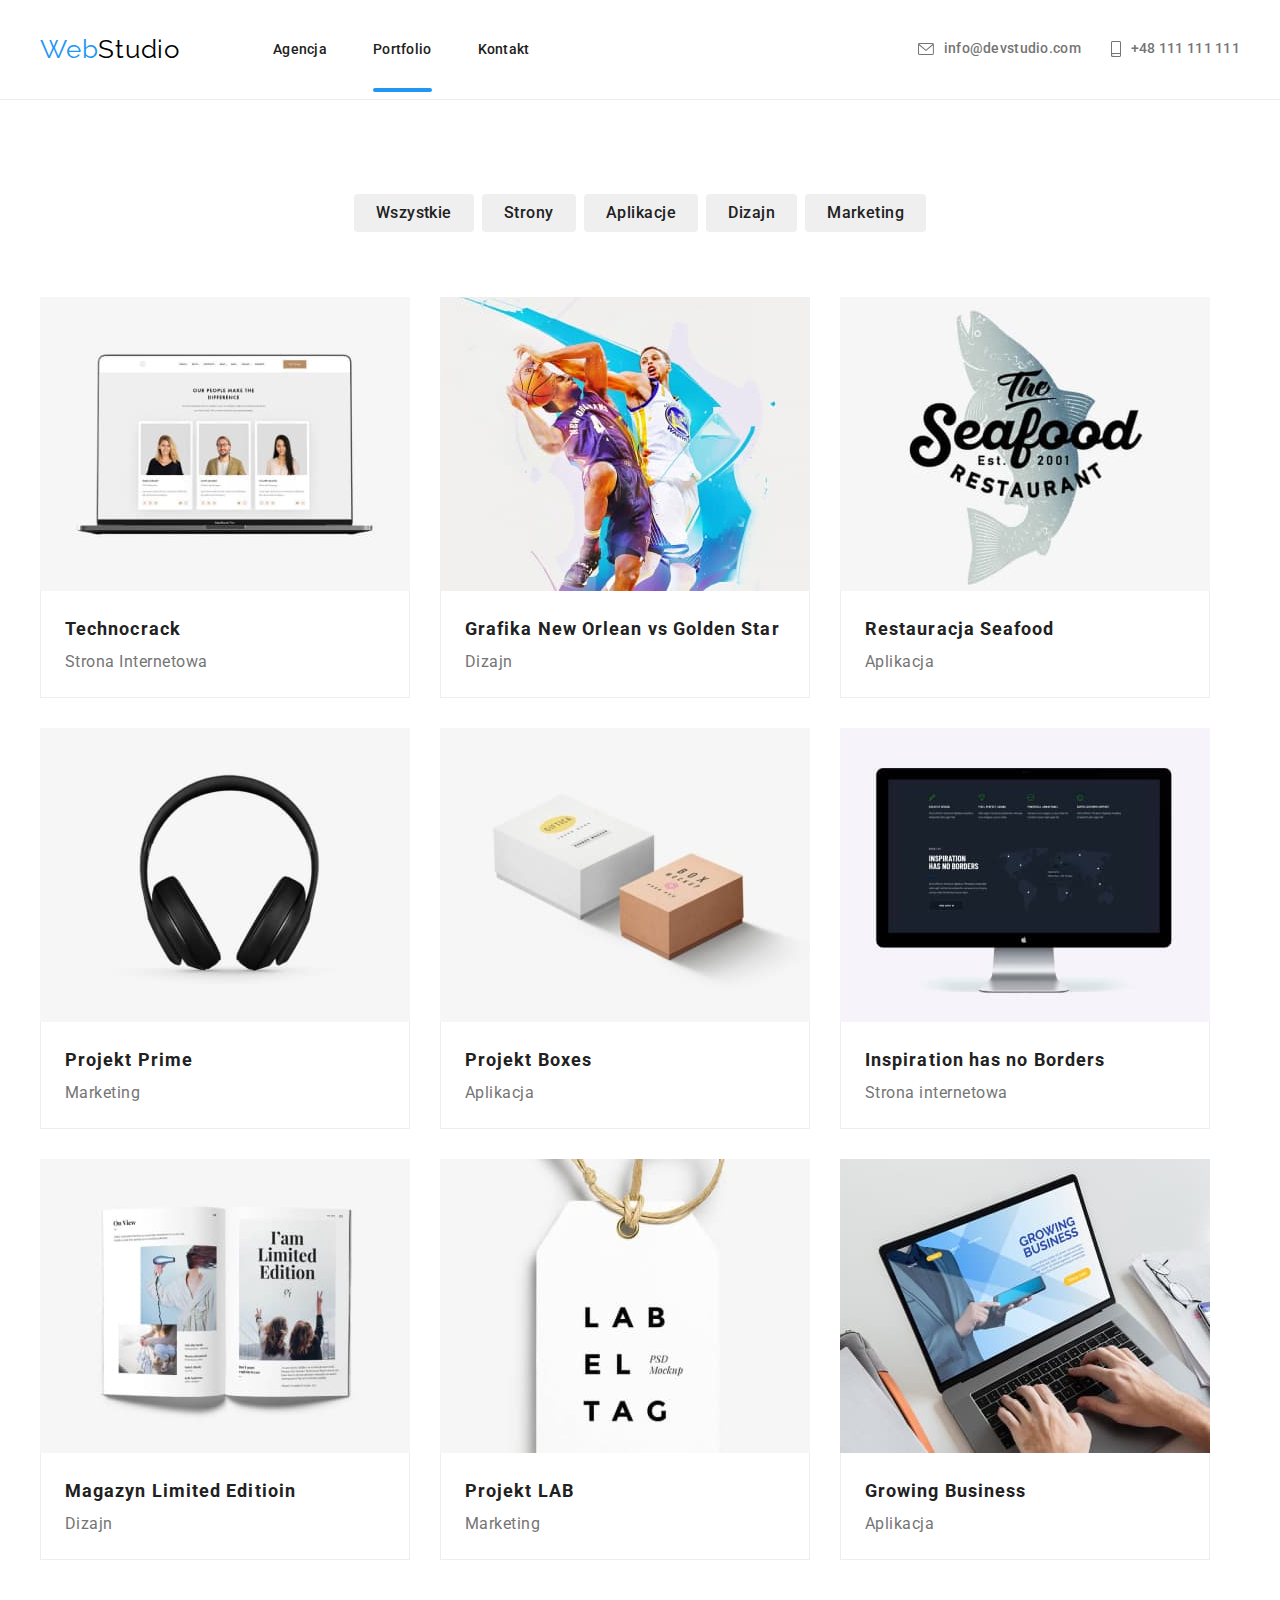
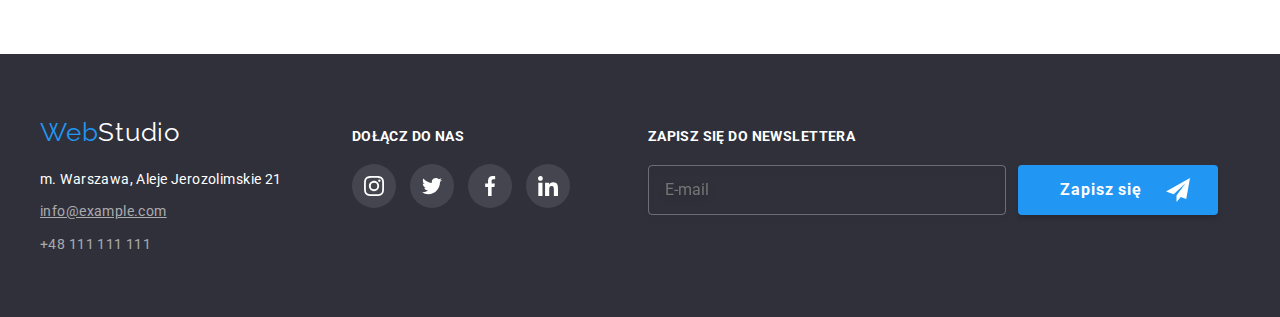
==== commit af23bc14: "Final design" ====
--- a/portfolio.html
+++ b/portfolio.html
@@ -17,7 +17,7 @@
   </head>
   <body>
     <header class="page-header">
-      <div class="page-header__container container">
+      <div class="page-header__container">
         <div class="page-header__navigation">
           <a href="/" class="page-header__logo logo"
             ><span class="logo__word logo__word--decorative">Web</span>Studio</a
@@ -25,9 +25,7 @@
           <nav>
             <ul class="page-header__main-links main-links">
               <li class="main-links__item">
-                <a href="index.html" class="main-links__link main-links__link"
-                  >Agencja</a
-                >
+                <a href="/agencja" class="main-links__link">Agencja</a>
               </li>
               <li class="main-links__item">
                 <a
@@ -42,6 +40,15 @@
             </ul>
           </nav>
         </div>
+        <button
+          class="menu-toggle js-open-menu"
+          aria-expanded="false"
+          aria-controls="mobile-menu"
+        >
+          <svg class="menu-toggle__icon" width="40" height="40">
+            <use href="./images/icons.svg#icon-menu"></use>
+          </svg>
+        </button>
         <div class="page-header__contacts contacts">
           <a class="contacts__link email" href="mailto:info@devstudio.com">
             <svg class="contacts__icon" width="16" height="12">
@@ -82,6 +89,11 @@
               Dizajn
             </button>
           </li>
+          <li class="portfolio-buttons__item">
+            <button type="button" class="portfolio-buttons__button">
+              Marketing
+            </button>
+          </li>
         </ul>
       </div>
       <div class="container">
@@ -99,10 +111,9 @@
                 </div>
                 <img
                   class="picture__image"
+                  srcset="./images/portfolio/imgPortfolio1@2x.jpg 2x"
                   src="images/img.portfolio.1.jpg"
                   alt="Otwarty laptop na stronie webstudio"
-                  width="370"
-                  height="294"
                 />
               </div>
               <figcaption class="pictures-list__title">
@@ -124,10 +135,9 @@
                 </div>
                 <img
                   class="picture__image"
+                  srcset="images/portfolio/imgPortfolio2@2x.jpg 2x"
                   src="images/img.portfolio.2.jpg"
                   alt="Dwóch mężczyzn walczy o piłkę do koszykówki"
-                  width="370"
-                  height="294"
                 />
               </div>
               <figcaption class="pictures-list__title">
@@ -149,10 +159,9 @@
                 </div>
                 <img
                   class="picture__image"
+                  srcset="images/portfolio/imgPortfolio3@2x.jpg 2x"
                   src="images/img.portfolio.3.jpg"
                   alt="Nazwa restauracji na tle ryby"
-                  width="370"
-                  height="294"
                 />
               </div>
               <figcaption class="pictures-list__title">
@@ -174,10 +183,9 @@
                 </div>
                 <img
                   class="picture__image"
+                  srcset="images/portfolio/imgPortfolio4@2x.jpg 2x"
                   src="images/img.portfolio.4.jpg"
                   alt="Czarne słuchawki na białym tle"
-                  width="370"
-                  height="294"
                 />
               </div>
               <figcaption class="pictures-list__title">
@@ -199,10 +207,9 @@
                 </div>
                 <img
                   class="picture__image"
+                  srcset="images/portfolio/imgPortfolio5@2x.jpg 2x"
                   src="images/img.portfolio.5.jpg"
                   alt="Jedno większe białe pudełko i drugie mniejsze brązowe pudełko"
-                  width="370"
-                  height="294"
                 />
               </div>
               <figcaption class="pictures-list__title">
@@ -224,10 +231,9 @@
                 </div>
                 <img
                   class="picture__image"
+                  srcset="images/portfolio/imgPortfolio6@2x.jpg 2x"
                   src="images/img.portfolio.6.jpg"
                   alt="Komputer Apple z otwartą stroną internetową"
-                  width="370"
-                  height="294"
                 />
               </div>
               <figcaption class="pictures-list__title">
@@ -249,10 +255,9 @@
                 </div>
                 <img
                   class="picture__image"
+                  srcset="images/portfolio/imgPortfolio7@2x.jpg 2x"
                   src="images/img.portfolio.7.jpg"
                   alt="Otwarty dziennik z ładnymi zdjęciami"
-                  width="370"
-                  height="294"
                 />
               </div>
               <figcaption class="pictures-list__title">
@@ -274,10 +279,9 @@
                 </div>
                 <img
                   class="picture__image"
+                  srcset="images/portfolio/imgPortfolio8@2x.jpg 2x"
                   src="images/img.portfolio.8.jpg"
                   alt="Etykieta z dużymi literami"
-                  width="370"
-                  height="294"
                 />
               </div>
               <figcaption class="pictures-list__title">
@@ -316,48 +320,51 @@
     </main>
     <footer class="footer">
       <div class="footer__container">
-        <div class="footer__contacts">
-          <a class="footer__logo logo" href="index.html"
-            ><span class="logo__word logo__word--decorative">Web</span>Studio</a
-          >
-          <address class="footer__address">
-            m. Warszawa, Aleje Jerozolimskie 21
-            <a
-              class="footer__contact footer__contact--email"
-              href="mailto:info@example.com"
-              >info@example.com</a
+        <div class="footer__contacts-media">
+          <div class="footer__contacts">
+            <a class="footer__logo logo" href="index.html"
+              ><span class="logo__word logo__word--decorative">Web</span
+              >Studio</a
             >
-            <a
-              class="footer__contact footer__contact--phone"
-              href="+48111111111"
-              >+48 111 111 111</a
-            >
-          </address>
-        </div>
-        <div class="footer__social-media join-us">
-          <p class="join-us__text">Dołącz do nas</p>
-          <ul class="join-us__list">
-            <li class="join-us__item">
-              <svg class="join-us__icon icon" width="20" height="20">
-                <use href="./images/icons.svg#icon-instagram-2"></use>
-              </svg>
-            </li>
-            <li class="join-us__item">
-              <svg class="join-us__icon icon" width="20" height="20">
-                <use href="./images/icons.svg#icon-twitter-1"></use>
-              </svg>
-            </li>
-            <li class="join-us__item">
-              <svg class="join-us__icon icon" width="20" height="20">
-                <use href="./images/icons.svg#icon-facebook-1"></use>
-              </svg>
-            </li>
-            <li class="join-us__item">
-              <svg class="join-us__icon icon" width="20" height="20">
-                <use href="./images/icons.svg#icon-linkedin-1"></use>
-              </svg>
-            </li>
-          </ul>
+            <address class="footer__address">
+              m. Warszawa, Aleje Jerozolimskie 21
+              <a
+                class="footer__contact footer__contact--email"
+                href="mailto:info@example.com"
+                >info@example.com</a
+              >
+              <a
+                class="footer__contact footer__contact--phone"
+                href="+48111111111"
+                >+48 111 111 111</a
+              >
+            </address>
+          </div>
+          <div class="footer__social-media join-us">
+            <p class="join-us__text">Dołącz do nas</p>
+            <ul class="join-us__list">
+              <li class="join-us__item">
+                <svg class="join-us__icon icon" width="20" height="20">
+                  <use href="./images/icons.svg#icon-instagram-2"></use>
+                </svg>
+              </li>
+              <li class="join-us__item">
+                <svg class="join-us__icon icon" width="20" height="20">
+                  <use href="./images/icons.svg#icon-twitter-1"></use>
+                </svg>
+              </li>
+              <li class="join-us__item">
+                <svg class="join-us__icon icon" width="20" height="20">
+                  <use href="./images/icons.svg#icon-facebook-1"></use>
+                </svg>
+              </li>
+              <li class="join-us__item">
+                <svg class="join-us__icon icon" width="20" height="20">
+                  <use href="./images/icons.svg#icon-linkedin-1"></use>
+                </svg>
+              </li>
+            </ul>
+          </div>
         </div>
         <div class="footer__signup-form signup-form">
           <form name="signup_form">
--- a/css/main.min.css
+++ b/css/main.min.css
@@ -1 +1 @@
-.join-us__list,.pictures-list,.our-clients__list,.social-media,.team-members__list,.services__list,.introduction__list{padding:0;margin:50px 0 0 0}.join-us__item,.pictures-list__item,.portfolio-buttons__item,.our-clients__item,.social-media__icon,.team-members__item,.services__item,.introduction__item{list-style:none;display:inline-block;margin:0 15px}.join-us__item:first-child,.pictures-list__item:first-child,.portfolio-buttons__item:first-child,.our-clients__item:first-child,.social-media__icon:first-child,.team-members__item:first-child,.services__item:first-child,.introduction__item:first-child{margin-left:0}.join-us__item:last-child,.pictures-list__item:last-child,.portfolio-buttons__item:last-child,.our-clients__item:last-child,.social-media__icon:last-child,.team-members__item:last-child,.services__item:last-child,.introduction__item:last-child{margin-right:0}body{font-family:"Roboto","Raleway",sans-serif;color:#212121}.container,.footer__container,.portfolio-buttons,.introduction,.page-header__container{max-width:480px;padding-left:0;margin:0 auto}@media screen and (min-width: 768px){.container,.footer__container,.portfolio-buttons,.introduction,.page-header__container{max-width:768px}}@media screen and (min-width: 1200px){.container,.footer__container,.portfolio-buttons,.introduction,.page-header__container{max-width:1200px}}.section,.our-clients,.team-members,.services{margin:0;padding-top:94px;padding-bottom:94px}.headline,.our-clients__headline,.team-members__headline,.services__headline{font-size:36px;line-height:1.16;text-align:center;letter-spacing:.03em;color:inherit;margin:0}.icon,.our-clients__icon,.introduction__icon{display:block;margin:0 auto}.page-header__container{display:-webkit-box;display:-ms-flexbox;display:flex;border-bottom:1px solid #ececec;-webkit-box-align:center;-ms-flex-align:center;align-items:center;-webkit-box-pack:justify;-ms-flex-pack:justify;justify-content:space-between;min-height:80px}.page-header__navigation{display:-webkit-box;display:-ms-flexbox;display:flex;-webkit-box-align:center;-ms-flex-align:center;align-items:center}@media screen and (min-width: 768px){.page-header__logo{margin-right:93px}}.page-header__main-links{display:none;padding:0}.page-header__contacts{display:none}@media screen and (min-width: 768px){.page-header__contacts{display:-webkit-box;display:-ms-flexbox;display:flex}}.menu-toggle{display:block;fill:#000;width:40px;height:40px;padding:0;-ms-flex-negative:0;flex-shrink:0;background:rgba(0,0,0,0);border:none;-webkit-transition-property:fill;transition-property:fill;-webkit-transition-duration:250ms;transition-duration:250ms;-webkit-transition-timing-function:cubic-bezier(0.4, 0, 0.2, 1);transition-timing-function:cubic-bezier(0.4, 0, 0.2, 1)}.menu-toggle:hover,.menu-toggle:focus{fill:#2196f3}.main-links{display:none}.main-links__item{list-style:none;display:inline-block;margin:0 23px}.main-links__item:first-child{margin-left:0}.main-links__item:last-child{margin-right:0}.main-links__link{color:#212121;font-weight:500;font-size:14px;line-height:1.14;letter-spacing:.02em;text-decoration:none;-webkit-transition-property:color;transition-property:color;-webkit-transition-duration:250ms;transition-duration:250ms;-webkit-transition-timing-function:cubic-bezier(0.4, 0, 0.2, 1);transition-timing-function:cubic-bezier(0.4, 0, 0.2, 1)}.main-links__link:hover,.main-links__link:focus{color:#2196f3}.main-links__link--active{position:relative;display:inline-block}.main-links__link--active::after{position:absolute;display:block;content:"";width:100%;height:4px;bottom:-34px;background-color:#2196f3;border-radius:2px}.contacts{display:none}.contacts__link{display:-webkit-box;display:-ms-flexbox;display:flex;-webkit-box-align:center;-ms-flex-align:center;align-items:center;text-decoration:none;font-size:14px;color:#757575;letter-spacing:.02em;font-weight:500;line-height:1.14;-webkit-transition-property:color;transition-property:color;-webkit-transition-duration:250ms;transition-duration:250ms;-webkit-transition-timing-function:cubic-bezier(0.4, 0, 0.2, 1);transition-timing-function:cubic-bezier(0.4, 0, 0.2, 1)}.contacts__icon{fill:#757575;margin-right:10px;line-height:0;-webkit-transition-property:fill;transition-property:fill;-webkit-transition-duration:250ms;transition-duration:250ms;-webkit-transition-timing-function:cubic-bezier(0.4, 0, 0.2, 1);transition-timing-function:cubic-bezier(0.4, 0, 0.2, 1)}.contacts .email{margin-right:30px}.contacts__link:hover,.contacts__link:focus{color:#2196f3}.contacts__link:hover .contacts__icon,.contacts__link:focus .contacts__icon{fill:#2196f3}.logo{font-family:"Raleway",sans-serif;font-size:26px;line-height:1.19;color:#000;text-decoration:none;letter-spacing:.03em}.logo__word--decorative{color:#2196f3}.page-headline{display:none;background-color:#2f303a;background-image:-webkit-gradient(linear, left top, left bottom, from(rgba(47, 48, 58, 0.4)), to(rgba(47, 48, 58, 0.4))),url("../images/background-img.jpg");background-image:linear-gradient(rgba(47, 48, 58, 0.4), rgba(47, 48, 58, 0.4)),url("../images/background-img.jpg");background-size:cover;background-position:center;width:1600px;padding:200px 0;margin:0 auto}.page-headline__name{color:#fff;font-size:44px;font-weight:900;line-height:1.36;text-align:center;letter-spacing:.06em;text-transform:uppercase;margin:0 0 30px}.page-headline__button{font-weight:700;font-size:16px;line-height:1.87;display:-webkit-box;display:-ms-flexbox;display:flex;border:0;cursor:pointer;-webkit-box-align:center;-ms-flex-align:center;align-items:center;text-align:center;letter-spacing:.06em;display:block;margin:0 auto;padding:10px 0;width:200px;text-align:center;color:#fff;background:#2196f3;-webkit-box-shadow:0px 4px 4px rgba(0,0,0,.15);box-shadow:0px 4px 4px rgba(0,0,0,.15);border-radius:4px}.button,.portfolio-buttons__button{border:0;cursor:pointer;color:#212121;font-size:16px;font-weight:500;line-height:1.6;-webkit-transition-property:color,background-color,-webkit-box-shadow;transition-property:color,background-color,-webkit-box-shadow;transition-property:color,background-color,box-shadow;transition-property:color,background-color,box-shadow,-webkit-box-shadow;-webkit-transition-duration:250ms;transition-duration:250ms;-webkit-transition-timing-function:cubic-bezier(0.4, 0, 0.2, 1);transition-timing-function:cubic-bezier(0.4, 0, 0.2, 1)}.button:hover,.portfolio-buttons__button:hover,.button:focus,.portfolio-buttons__button:focus{background-color:#2196f3;color:#fff;-webkit-box-shadow:0px 3px 1px rgba(0,0,0,.1),0px 1px 2px rgba(0,0,0,.08),0px 2px 2px rgba(0,0,0,.12);box-shadow:0px 3px 1px rgba(0,0,0,.1),0px 1px 2px rgba(0,0,0,.08),0px 2px 2px rgba(0,0,0,.12)}.introduction{display:none;padding-top:94px}.introduction__list{margin:0}.introduction__item{max-width:270px;font-weight:700;font-size:14px;line-height:1.14;letter-spacing:.03em;text-transform:uppercase;color:#212121}.introduction__headline{margin:0}.introduction__text{margin:10px 0 0;font-weight:400;line-height:1.7;text-transform:none;color:#757575}.introduction__picture{background-color:#f5f4fa;border-radius:4px;width:270px;padding:25px 0;margin-bottom:30px}.services{display:none}.services__item{position:relative}.services__label{position:absolute;bottom:0;width:100%;margin:0;padding:27px 0;font-weight:700;font-size:14px;text-align:center;letter-spacing:.03em;text-transform:uppercase;background:rgba(47,48,58,.8);color:#fff}.services__image{display:block}.team-members{display:none;background-color:#f5f4fa;margin:0 auto}.team-members__figure{display:inline-block;margin:0;-webkit-box-shadow:0px 1px 3px rgba(0,0,0,.12),0px 1px 1px rgba(0,0,0,.14),0px 2px 1px rgba(0,0,0,.2);box-shadow:0px 1px 3px rgba(0,0,0,.12),0px 1px 1px rgba(0,0,0,.14),0px 2px 1px rgba(0,0,0,.2);border-radius:0px 0px 4px 4px}.team-members__image{display:block}.team-members__title{text-align:center;padding:30px 0;font-weight:500;font-size:16px;line-height:1.19;letter-spacing:.03em;color:inherit}.team-members__description{font-weight:400;color:#757575;margin:10px 0 0}.social-media{margin-top:16px}.social-media__icon{cursor:pointer;line-height:0;margin:0 5px;padding:12px;border-radius:50%;fill:#afb1b8;-webkit-transition-property:fill,background-color;transition-property:fill,background-color;-webkit-transition-duration:250ms;transition-duration:250ms;-webkit-transition-timing-function:cubic-bezier(0.4, 0, 0.2, 1);transition-timing-function:cubic-bezier(0.4, 0, 0.2, 1)}.social-media__icon:hover,.social-media__icon:focus{background-color:#2196f3;fill:#fff}.our-clients{display:none}.our-clients__item{cursor:pointer;display:inline-block;border:1px solid #afb1b8;border-radius:4px;width:170px;fill:#afb1b8;padding:16px 32px;-webkit-transition-property:border-color;transition-property:border-color;-webkit-transition-duration:250ms;transition-duration:250ms;-webkit-transition-timing-function:cubic-bezier(0.4, 0, 0.2, 1);transition-timing-function:cubic-bezier(0.4, 0, 0.2, 1)}.our-clients__item:hover,.our-clients__item:focus{fill:#2196f3;border-color:#2196f3}.our-clients__icon{-webkit-transition-property:fill;transition-property:fill;-webkit-transition-duration:250ms;transition-duration:250ms;-webkit-transition-timing-function:cubic-bezier(0.4, 0, 0.2, 1);transition-timing-function:cubic-bezier(0.4, 0, 0.2, 1)}.portfolio-buttons__list{list-style:none;display:-webkit-box;display:-ms-flexbox;display:flex;-webkit-box-pack:center;-ms-flex-pack:center;justify-content:center;margin:94px 0 0;padding:0}.portfolio-buttons__item{margin:0}.portfolio-buttons__button{padding:6px 22px;border-radius:4px;border:none;margin:0 4px;line-height:1.6;letter-spacing:.03em}.pictures-list{display:none;display:-webkit-box;display:-ms-flexbox;display:flex;-ms-flex-wrap:wrap;flex-wrap:wrap;padding-bottom:94px}.pictures-list__item{-webkit-transition-property:-webkit-box-shadow;transition-property:-webkit-box-shadow;transition-property:box-shadow;transition-property:box-shadow, -webkit-box-shadow;-webkit-transition-duration:250ms;transition-duration:250ms;-webkit-transition-timing-function:cubic-bezier(0.4, 0, 0.2, 1);transition-timing-function:cubic-bezier(0.4, 0, 0.2, 1);margin:15px;cursor:pointer}.pictures-list__item:hover,.pictures-list__item:focus{-webkit-box-shadow:0px 1px 1px rgba(0,0,0,.12),0px 4px 4px rgba(0,0,0,.06),1px 4px 6px rgba(0,0,0,.16);box-shadow:0px 1px 1px rgba(0,0,0,.12),0px 4px 4px rgba(0,0,0,.06),1px 4px 6px rgba(0,0,0,.16)}.pictures-list__item:nth-child(-n+3){margin-top:0}.pictures-list__item:nth-child(3n+3){margin-right:0}.pictures-list__item:nth-child(3n+1){margin-left:0}.pictures-list__item:nth-child(-n+3){margin-bottom:0}.pictures-list__figure{margin:0}.pictures-list__title{padding:20px 24px;font-size:18px;line-height:2;font-weight:700;letter-spacing:.06em;border-right:1px solid #eee;border-bottom:1px solid #eee;border-left:1px solid #eee}.pictures-list__description{margin:0;color:#757575;font-size:16px;font-weight:400;line-height:1.87;letter-spacing:.03em}.picture{position:relative;overflow:hidden}.picture__overlay{position:absolute;top:0;left:0;width:100%;height:100%;padding:49px 45px 49px 24px;-webkit-transform:translateY(100%);transform:translateY(100%);-webkit-transition-property:-webkit-transform;transition-property:-webkit-transform;transition-property:transform;transition-property:transform, -webkit-transform;-webkit-transition-duration:250ms;transition-duration:250ms;-webkit-transition-timing-function:cubic-bezier(0.4, 0, 0.2, 1);transition-timing-function:cubic-bezier(0.4, 0, 0.2, 1);background-color:rgba(33,150,243,.9)}.pictures-list__figure:hover .picture__overlay{-webkit-transform:translateY(0);transform:translateY(0)}.picture__text{margin:0;font-size:18px;line-height:1.5;letter-spacing:.03em;color:#fff}.picture__image{display:block}.footer{display:none;padding:60px 0;background-color:#2f303a;margin:0 auto}.footer__container{display:-webkit-box;display:-ms-flexbox;display:flex;-webkit-box-align:baseline;-ms-flex-align:baseline;align-items:baseline}.footer__logo{color:#fff;display:inline-block;margin-bottom:20px}.footer__address{color:#fff;font-style:normal;font-size:14px;line-height:1.7;letter-spacing:.03em}.footer__contact{display:block;color:rgba(255,255,255,.6);-webkit-transition-property:color;transition-property:color;-webkit-transition-duration:250ms;transition-duration:250ms;-webkit-transition-timing-function:cubic-bezier(0.4, 0, 0.2, 1);transition-timing-function:cubic-bezier(0.4, 0, 0.2, 1)}.footer__contact--email{margin:9px 0}.footer__contact--phone{text-decoration:none}.footer__contact:hover,.footer__contact:focus{color:#2196f3}.join-us{margin-left:70px;margin-right:78px}.join-us__text{color:#fff;font-weight:700;font-size:14px;line-height:16px;letter-spacing:.03em;text-transform:uppercase}.join-us__list{margin-top:20px}.join-us__item{background-color:rgba(255,255,255,.1019607843);cursor:pointer;line-height:0;margin:0 5px;padding:12px;border-radius:50%;fill:#fff;-webkit-transition-property:background-color,fill;transition-property:background-color,fill;-webkit-transition-duration:250ms;transition-duration:250ms;-webkit-transition-timing-function:cubic-bezier(0.4, 0, 0.2, 1);transition-timing-function:cubic-bezier(0.4, 0, 0.2, 1)}.join-us__item:hover,.join-us__item:focus{background-color:#2196f3;fill:#fff}.signup-form__box{display:-webkit-box;display:-ms-flexbox;display:flex;gap:12px}.signup-form__label{display:block;font-weight:700;font-size:14px;line-height:1.14;letter-spacing:.03em;text-transform:uppercase;margin-bottom:20px;color:#fff}.signup-form__input{outline:none;padding-left:16px;display:inline-block;background-color:rgba(0,0,0,0);border:1px solid rgba(255,255,255,.3);-webkit-filter:drop-shadow(0px 4px 4px rgba(0, 0, 0, 0.15));filter:drop-shadow(0px 4px 4px rgba(0, 0, 0, 0.15));border-radius:4px;width:358px;height:50px;color:#fff}.signup-form__input:placeholder{letter-spacing:.03em;line-height:1.25;color:rgba(255,255,255,.6)}.signup-form__button{padding-left:42px;display:-webkit-box;display:-ms-flexbox;display:flex;-webkit-box-align:center;-ms-flex-align:center;align-items:center;letter-spacing:.06em;font-weight:700;line-height:1.87;color:#fff;background:#2196f3;-webkit-box-shadow:0px 4px 4px rgba(0,0,0,.15);box-shadow:0px 4px 4px rgba(0,0,0,.15);border-radius:4px;width:200px;height:50px}.signup-form__icon{margin-left:24px;fill:#fff}.modal-backdrop{display:none;position:fixed;left:0;top:0;width:100vw;height:100vh;background:rgba(0,0,0,.2);-webkit-transition-property:opacity,visibility,-webkit-transform;transition-property:opacity,visibility,-webkit-transform;transition-property:opacity,visibility,transform;transition-property:opacity,visibility,transform,-webkit-transform;-webkit-transition-duration:250ms;transition-duration:250ms;-webkit-transition-timing-function:cubic-bezier(0.4, 0, 0.2, 1);transition-timing-function:cubic-bezier(0.4, 0, 0.2, 1)}.is-hidden{visibility:hidden;opacity:0;-webkit-transform:scale(1);transform:scale(1);pointer-events:none}.modal{position:absolute;top:50%;left:50%;-webkit-transform:translate(-50%, -50%);transform:translate(-50%, -50%);width:528px;height:581px;background-color:#fff;-webkit-box-shadow:0px 1px 3px rgba(0,0,0,.12),0px 1px 1px rgba(0,0,0,.14),0px 2px 1px rgba(0,0,0,.2);box-shadow:0px 1px 3px rgba(0,0,0,.12),0px 1px 1px rgba(0,0,0,.14),0px 2px 1px rgba(0,0,0,.2);border-radius:4px}.modal__form{padding:12px 40px 0}.modal__button{position:absolute;display:-webkit-box;display:-ms-flexbox;display:flex;-webkit-box-align:center;-ms-flex-align:center;align-items:center;-webkit-box-pack:center;-ms-flex-pack:center;justify-content:center;padding:0;top:8px;right:8px;border-radius:50%;background-color:#fff;border:1px solid rgba(0,0,0,.1);cursor:pointer;width:30px;height:30px}.form__header{font-size:20px;line-height:1.15;text-align:center;letter-spacing:.03em;padding-top:40px;margin:0}.form__label{display:block;font-size:12px;line-height:1.16;letter-spacing:.01em}.form__input{border:0;width:100%;outline:none}.form__input-icon{display:-webkit-box;display:-ms-flexbox;display:flex;-webkit-box-align:center;-ms-flex-align:center;align-items:center;border:1px solid rgba(33,33,33,.2);border-radius:4px;margin-bottom:10px;margin-top:4px;width:100%;height:40px;-webkit-transition-property:border-color;transition-property:border-color;-webkit-transition-duration:250ms;transition-duration:250ms;-webkit-transition-timing-function:cubic-bezier(0.4, 0, 0.2, 1);transition-timing-function:cubic-bezier(0.4, 0, 0.2, 1)}.form__icon{margin:0 13px;fill:currentColor;-webkit-transition-property:fill;transition-property:fill;-webkit-transition-duration:250ms;transition-duration:250ms;-webkit-transition-timing-function:cubic-bezier(0.4, 0, 0.2, 1);transition-timing-function:cubic-bezier(0.4, 0, 0.2, 1)}.form__button{display:block;background:#2196f3;-webkit-box-shadow:0px 4px 4px rgba(0,0,0,.15);box-shadow:0px 4px 4px rgba(0,0,0,.15);border-radius:4px;font-weight:700;font-size:16px;line-height:1.87;letter-spacing:.06em;color:#fff;padding:10px 76px;margin:auto;margin-top:30px}.form__input-icon:focus,.form__input-icon:hover,.form__input-icon:focus-within{border-color:#2196f3}.form__input-icon:focus .form__icon,.form__input-icon:hover .form__icon,.form__input-icon:focus-within .form__icon{fill:#2196f3}.form__input--comment{height:120px;width:448px;padding:12px 16px;margin-top:4px;resize:none;border:1px solid rgba(33,33,33,.2);border-radius:4px;-webkit-transition-property:border-color;transition-property:border-color;-webkit-transition-duration:250ms;transition-duration:250ms;-webkit-transition-timing-function:cubic-bezier(0.4, 0, 0.2, 1);transition-timing-function:cubic-bezier(0.4, 0, 0.2, 1)}.form__input--comment:hover,.form__input--comment:focus,.form__input--comment:focus-within{border-color:#2196f3}.form__input--comment:placeholder{font-size:12px;line-height:1.16;letter-spacing:.01em;color:rgba(117,117,117,.5)}.agreement{position:relative;display:-webkit-box;display:-ms-flexbox;display:flex;-webkit-box-align:center;-ms-flex-align:center;align-items:center;margin-top:20px}.agreement__label{font-size:14px;line-height:1.7;letter-spacing:.03em;margin-left:8px}.agreement__checkbox{-moz-appearance:none;-webkit-appearance:none;appearance:none;cursor:pointer;height:15px;width:16px;border:2px solid #212121;border-radius:2px;-webkit-transition-property:background-color,border-color;transition-property:background-color,border-color;-webkit-transition-duration:250ms;transition-duration:250ms;-webkit-transition-timing-function:cubic-bezier(0.4, 0, 0.2, 1);transition-timing-function:cubic-bezier(0.4, 0, 0.2, 1)}.agreement__checkbox:checked{background-color:#2196f3;border-color:#2196f3}.agreement__icon{position:absolute;top:7px;left:3px;fill:#fff}.menu-container{position:fixed;top:0;left:0;width:100vw;height:100vh;padding:48px;padding-left:40px;-webkit-transform:translateX(100%);transform:translateX(100%);-webkit-transition-property:-webkit-transform;transition-property:-webkit-transform;transition-property:transform;transition-property:transform, -webkit-transform;-webkit-transition-duration:250ms;transition-duration:250ms;-webkit-transition-timing-function:cubic-bezier(0.4, 0, 0.2, 1);transition-timing-function:cubic-bezier(0.4, 0, 0.2, 1);background-color:#fff;display:-webkit-box;display:-ms-flexbox;display:flex;-webkit-box-orient:vertical;-webkit-box-direction:normal;-ms-flex-direction:column;flex-direction:column;-webkit-box-pack:justify;-ms-flex-pack:justify;justify-content:space-between}.menu-container__list{list-style:none;display:-webkit-box;display:-ms-flexbox;display:flex;-webkit-box-orient:vertical;-webkit-box-direction:normal;-ms-flex-direction:column;flex-direction:column;gap:6px;padding:0}.menu-container__link{color:#212121;text-decoration:none;font-family:inherit;font-size:40px;font-weight:500;letter-spacing:.8px;-webkit-transition-property:color;transition-property:color;-webkit-transition-duration:250ms;transition-duration:250ms;-webkit-transition-timing-function:cubic-bezier(0.4, 0, 0.2, 1);transition-timing-function:cubic-bezier(0.4, 0, 0.2, 1)}.menu-container__link:hover,.menu-container__link:focus{color:#2196f3}.menu-container__email-phone{display:-webkit-box;display:-ms-flexbox;display:flex;-webkit-box-orient:vertical;-webkit-box-direction:normal;-ms-flex-direction:column;flex-direction:column;gap:32px}.menu-container__contact{font-family:inherit;font-weight:500;text-decoration:none}.menu-container__contact--phone{color:#2196f3;font-size:34px;letter-spacing:.68px}.menu-container__contact--email{color:#757575;font-size:24px;letter-spacing:.48px}.menu-container .menu-toggle{position:absolute;top:10px;right:15px;display:-webkit-box;display:-ms-flexbox;display:flex;-webkit-box-align:center;-ms-flex-align:center;align-items:center;-webkit-box-pack:center;-ms-flex-pack:center;justify-content:center;-ms-flex-negative:0;flex-shrink:0}.social-media{list-style:none;display:-webkit-box;display:-ms-flexbox;display:flex;margin-top:64px}.social-media__item{border-right:1px solid rgba(33,33,33,.2);padding:0 10px}.social-media__item:last-child{border-right:none}.social-media__item:first-child{padding-left:0}.social-media__item:last-child{padding-right:0}.social-media__link{text-decoration:none;color:#2196f3;font-size:18px;font-family:inherit;font-weight:500;line-height:1.2;letter-spacing:.36px}.menu-container.is-open{-webkit-transform:translateX(0);transform:translateX(0)}/*# sourceMappingURL=main.min.css.map */+.pictures-list,.our-clients__list,.team-members__list,.introduction__list{padding:0 15px;margin:30px 0 0 0;display:-webkit-box;display:-ms-flexbox;display:flex;-webkit-box-orient:vertical;-webkit-box-direction:normal;-ms-flex-direction:column;flex-direction:column;gap:30px;-webkit-box-align:center;-ms-flex-align:center;align-items:center}.join-us__item,.pictures-list__item,.portfolio-buttons__item,.our-clients__item,.social-media__icon,.team-members__item,.services__item,.introduction__item{list-style:none;display:inline-block}.join-us__item:first-child,.pictures-list__item:first-child,.portfolio-buttons__item:first-child,.our-clients__item:first-child,.social-media__icon:first-child,.team-members__item:first-child,.services__item:first-child,.introduction__item:first-child{margin-left:0}.join-us__item:last-child,.pictures-list__item:last-child,.portfolio-buttons__item:last-child,.our-clients__item:last-child,.social-media__icon:last-child,.team-members__item:last-child,.services__item:last-child,.introduction__item:last-child{margin-right:0}body{font-family:"Roboto","Raleway",sans-serif;color:#212121;overflow:hidden}.container,.footer__container,.portfolio-buttons,.introduction,.page-header__container{max-width:480px;padding-left:0;margin:0 auto}@media screen and (min-width: 768px){.container,.footer__container,.portfolio-buttons,.introduction,.page-header__container{max-width:768px}}@media screen and (min-width: 1200px){.container,.footer__container,.portfolio-buttons,.introduction,.page-header__container{max-width:1200px}}.section,.our-clients,.team-members,.services{margin:0;padding-top:60px;padding-bottom:60px}@media screen and (min-width: 1200px){.section,.our-clients,.team-members,.services{padding-top:94px;padding-bottom:94px}}.headline,.our-clients__headline,.team-members__headline,.services__headline{font-size:28px;line-height:1.16;text-align:center;letter-spacing:.84px;color:inherit;margin:0}@media screen and (min-width: 1200px){.headline,.our-clients__headline,.team-members__headline,.services__headline{font-size:36px;letter-spacing:1.08px}}.icon,.our-clients__icon,.introduction__icon{display:block;margin:0 auto}.page-header{border-bottom:1px solid #ececec}.page-header__container{display:-webkit-box;display:-ms-flexbox;display:flex;-webkit-box-align:center;-ms-flex-align:center;align-items:center;-webkit-box-pack:justify;-ms-flex-pack:justify;justify-content:space-between;padding:10px;padding-left:15px;min-height:60px}@media screen and (min-width: 768px){.page-header__container{min-height:80px;padding-top:21px;padding-bottom:21px}}@media screen and (min-width: 1200px){.page-header__container{padding:24px 0 25px}}.page-header__navigation{display:-webkit-box;display:-ms-flexbox;display:flex;-webkit-box-align:center;-ms-flex-align:center;align-items:center}@media screen and (min-width: 768px){.page-header__logo{margin-right:83px}}@media screen and (min-width: 1200px){.page-header__logo{margin-right:93px}}.page-header__main-links{display:none;padding:0}@media screen and (min-width: 768px){.page-header__main-links{display:block}}@media screen and (min-width: 1200px){.page-header__main-links{display:-webkit-box;display:-ms-flexbox;display:flex}}.page-header__contacts{display:none}@media screen and (min-width: 768px){.page-header__contacts{display:block}}@media screen and (min-width: 1200px){.page-header__contacts{display:-webkit-box;display:-ms-flexbox;display:flex}}.menu-toggle{display:block;fill:#000;width:40px;height:40px;padding:0;-ms-flex-negative:0;flex-shrink:0;background:rgba(0,0,0,0);border:none;-webkit-transition-property:fill;transition-property:fill;-webkit-transition-duration:250ms;transition-duration:250ms;-webkit-transition-timing-function:cubic-bezier(0.4, 0, 0.2, 1);transition-timing-function:cubic-bezier(0.4, 0, 0.2, 1)}.menu-toggle:hover,.menu-toggle:focus{fill:#2196f3}@media screen and (min-width: 768px){.menu-toggle{display:none}}.main-links__item{list-style:none;display:inline-block}@media screen and (min-width: 768px){.main-links__item{margin:0 30px}}@media screen and (min-width: 1200px){.main-links__item{margin:0 23px}}.main-links__item:first-child{margin-left:0}.main-links__item:last-child{margin-right:0}.main-links__link{color:#212121;font-weight:500;font-size:14px;line-height:1.14;letter-spacing:.02em;text-decoration:none;-webkit-transition-property:color;transition-property:color;-webkit-transition-duration:250ms;transition-duration:250ms;-webkit-transition-timing-function:cubic-bezier(0.4, 0, 0.2, 1);transition-timing-function:cubic-bezier(0.4, 0, 0.2, 1)}.main-links__link:hover,.main-links__link:focus{color:#2196f3}.main-links__link--active{position:relative;display:inline-block}.main-links__link--active::after{position:absolute;display:block;content:"";width:100%;height:4px;bottom:-34px;background-color:#2196f3;border-radius:2px}.contacts__link{display:-webkit-box;display:-ms-flexbox;display:flex;-webkit-box-align:center;-ms-flex-align:center;align-items:center;text-decoration:none;font-size:14px;color:#757575;letter-spacing:.02em;font-weight:500;line-height:1.14;-webkit-transition-property:color;transition-property:color;-webkit-transition-duration:250ms;transition-duration:250ms;-webkit-transition-timing-function:cubic-bezier(0.4, 0, 0.2, 1);transition-timing-function:cubic-bezier(0.4, 0, 0.2, 1)}.contacts__icon{fill:#757575;margin-right:10px;line-height:0;-webkit-transition-property:fill;transition-property:fill;-webkit-transition-duration:250ms;transition-duration:250ms;-webkit-transition-timing-function:cubic-bezier(0.4, 0, 0.2, 1);transition-timing-function:cubic-bezier(0.4, 0, 0.2, 1)}@media screen and (min-width: 768px){.contacts .email{margin-bottom:10px}}@media screen and (min-width: 1200px){.contacts .email{margin-right:30px;margin-bottom:0}}.contacts__link:hover,.contacts__link:focus{color:#2196f3}.contacts__link:hover .contacts__icon,.contacts__link:focus .contacts__icon{fill:#2196f3}.logo{font-family:"Raleway",sans-serif;font-size:26px;line-height:1.19;color:#000;text-decoration:none;letter-spacing:.03em}.logo__word--decorative{color:#2196f3}.page-headline{background-color:#2f303a;background-image:-webkit-gradient(linear, left top, left bottom, from(rgba(47, 48, 58, 0.4)), to(rgba(47, 48, 58, 0.4))),url("../images/background/backgroundMobile@1x.jpg");background-image:linear-gradient(rgba(47, 48, 58, 0.4), rgba(47, 48, 58, 0.4)),url("../images/background/backgroundMobile@1x.jpg");background-size:cover;background-position:center;max-width:480px;height:400px;margin:0 auto;padding:118px 0}@media(min-device-pixel-ratio: 2),(-webkit-min-device-pixel-ratio: 2),(min-resolution: 192dpi),(min-resolution: 2dppx){.page-headline{background-image:-webkit-gradient(linear, left top, left bottom, from(rgba(47, 48, 58, 0.4)), to(rgba(47, 48, 58, 0.4))),url("../images/background/backgroundMobile@2x.jpg");background-image:linear-gradient(rgba(47, 48, 58, 0.4), rgba(47, 48, 58, 0.4)),url("../images/background/backgroundMobile@2x.jpg")}}@media screen and (min-width: 768px){.page-headline{display:block;max-width:768px;background-image:-webkit-gradient(linear, left top, left bottom, from(rgba(47, 48, 58, 0.4)), to(rgba(47, 48, 58, 0.4))),url("../images/background/backgroundTablet@1x.jpg");background-image:linear-gradient(rgba(47, 48, 58, 0.4), rgba(47, 48, 58, 0.4)),url("../images/background/backgroundTablet@1x.jpg")}}@media screen and (min-width: 768px)and (min-device-pixel-ratio: 2),screen and (min-width: 768px)and (-webkit-min-device-pixel-ratio: 2),screen and (min-width: 768px)and (min-resolution: 192dpi),screen and (min-width: 768px)and (min-resolution: 2dppx){.page-headline{background-image:-webkit-gradient(linear, left top, left bottom, from(rgba(47, 48, 58, 0.4)), to(rgba(47, 48, 58, 0.4))),url("../images/background/backgroundTablet@2x.jpg");background-image:linear-gradient(rgba(47, 48, 58, 0.4), rgba(47, 48, 58, 0.4)),url("../images/background/backgroundTablet@2x.jpg")}}@media screen and (min-width: 1200px){.page-headline{max-width:1600px;height:auto;padding:200px 0;background-image:-webkit-gradient(linear, left top, left bottom, from(rgba(47, 48, 58, 0.4)), to(rgba(47, 48, 58, 0.4))),url("../images/background/backgroundDesktop@1x.jpg");background-image:linear-gradient(rgba(47, 48, 58, 0.4), rgba(47, 48, 58, 0.4)),url("../images/background/backgroundDesktop@1x.jpg")}}@media screen and (min-width: 1200px)and (min-device-pixel-ratio: 2),screen and (min-width: 1200px)and (-webkit-min-device-pixel-ratio: 2),screen and (min-width: 1200px)and (min-resolution: 192dpi),screen and (min-width: 1200px)and (min-resolution: 2dppx){.page-headline{background-image:-webkit-gradient(linear, left top, left bottom, from(rgba(47, 48, 58, 0.4)), to(rgba(47, 48, 58, 0.4))),url("../images/background/backgroundDesktop@2x.jpg");background-image:linear-gradient(rgba(47, 48, 58, 0.4), rgba(47, 48, 58, 0.4)),url("../images/background/backgroundDesktop@2x.jpg")}}.page-headline__name{color:#fff;font-size:26px;font-weight:900;line-height:1.6;text-align:center;letter-spacing:1.56px;text-transform:uppercase;margin:0 0 30px}@media screen and (min-width: 1200px){.page-headline__name{font-size:44px;line-height:1.36;letter-spacing:2.64px}}.page-headline__button{font-weight:700;font-size:16px;line-height:1.87;display:-webkit-box;display:-ms-flexbox;display:flex;border:0;cursor:pointer;-webkit-box-align:center;-ms-flex-align:center;align-items:center;text-align:center;letter-spacing:.06em;display:block;margin:0 auto;padding:10px 0;width:200px;text-align:center;color:#fff;background:#2196f3;-webkit-box-shadow:0px 4px 4px rgba(0,0,0,.15);box-shadow:0px 4px 4px rgba(0,0,0,.15);border-radius:4px}.button,.portfolio-buttons__button{border:0;cursor:pointer;color:#212121;font-size:16px;font-weight:500;line-height:1.6;-webkit-transition-property:color,background-color,-webkit-box-shadow;transition-property:color,background-color,-webkit-box-shadow;transition-property:color,background-color,box-shadow;transition-property:color,background-color,box-shadow,-webkit-box-shadow;-webkit-transition-duration:250ms;transition-duration:250ms;-webkit-transition-timing-function:cubic-bezier(0.4, 0, 0.2, 1);transition-timing-function:cubic-bezier(0.4, 0, 0.2, 1)}.button:hover,.portfolio-buttons__button:hover,.button:focus,.portfolio-buttons__button:focus{background-color:#2196f3;color:#fff;-webkit-box-shadow:0px 3px 1px rgba(0,0,0,.1),0px 1px 2px rgba(0,0,0,.08),0px 2px 2px rgba(0,0,0,.12);box-shadow:0px 3px 1px rgba(0,0,0,.1),0px 1px 2px rgba(0,0,0,.08),0px 2px 2px rgba(0,0,0,.12)}.introduction{padding:60px 0}@media screen and (min-width: 768px){.introduction{padding-bottom:45px}}@media screen and (min-width: 1200px){.introduction{padding:94px 0 0}}@media screen and (min-width: 768px){.introduction__list{-webkit-box-orient:horizontal;-webkit-box-direction:normal;-ms-flex-direction:row;flex-direction:row;-ms-flex-wrap:wrap;flex-wrap:wrap}}@media screen and (min-width: 1200px){.introduction__list{display:block;margin:50px 0 0 0;padding:0}}.introduction__item{max-width:450px;font-weight:700;font-size:14px;line-height:1.14;letter-spacing:.03em;text-transform:uppercase;color:#212121}@media screen and (min-width: 768px){.introduction__item{max-width:354px;-webkit-box-flex:50%;-ms-flex:50%;flex:50%}}@media screen and (min-width: 1200px){.introduction__item{max-width:270px;margin:0 15px}}.introduction__headline{margin:0}.introduction__text{margin:10px 0 0;font-weight:400;line-height:1.7;text-transform:none;color:#757575}.introduction__picture{background-color:#f5f4fa;border-radius:4px;padding:25px 0;margin-bottom:30px}.services{display:none}@media screen and (min-width: 1200px){.services{display:block}}.services__list{margin:50px 0 0 0;padding:0}.services__item{margin:0 15px;position:relative}.services__label{position:absolute;bottom:0;width:100%;margin:0;padding:27px 0;font-weight:700;font-size:14px;text-align:center;letter-spacing:.03em;text-transform:uppercase;background:rgba(47,48,58,.8);color:#fff}.services__image{display:block}.team-members{background-color:#f5f4fa;margin:0 auto}@media screen and (min-width: 768px){.team-members__list{-webkit-box-orient:horizontal;-webkit-box-direction:normal;-ms-flex-direction:row;flex-direction:row;-ms-flex-wrap:wrap;flex-wrap:wrap}}@media screen and (min-width: 1200px){.team-members__list{margin:50px 0 0 0;padding:0}}.team-members__figure{display:inline-block;margin:0;-webkit-box-shadow:0px 1px 3px rgba(0,0,0,.12),0px 1px 1px rgba(0,0,0,.14),0px 2px 1px rgba(0,0,0,.2);box-shadow:0px 1px 3px rgba(0,0,0,.12),0px 1px 1px rgba(0,0,0,.14),0px 2px 1px rgba(0,0,0,.2);border-radius:0px 0px 4px 4px}.team-members__image{display:block;width:100%}.team-members__title{text-align:center;padding:30px 0;font-weight:500;font-size:16px;line-height:1.19;letter-spacing:.03em;color:inherit}.team-members__description{font-weight:400;color:#757575;margin:10px 0 0}.social-media{margin:16px auto 0;padding:0}.social-media__icon{cursor:pointer;line-height:0;margin:0 5px;padding:12px;border-radius:50%;fill:#afb1b8;-webkit-transition-property:fill,background-color;transition-property:fill,background-color;-webkit-transition-duration:250ms;transition-duration:250ms;-webkit-transition-timing-function:cubic-bezier(0.4, 0, 0.2, 1);transition-timing-function:cubic-bezier(0.4, 0, 0.2, 1)}.social-media__icon:hover,.social-media__icon:focus{background-color:#2196f3;fill:#fff}.our-clients__list{-webkit-box-orient:horizontal;-webkit-box-direction:normal;-ms-flex-direction:row;flex-direction:row;-ms-flex-wrap:wrap;flex-wrap:wrap;-webkit-box-pack:center;-ms-flex-pack:center;justify-content:center}.our-clients__item{cursor:pointer;display:inline-block;border:1px solid #afb1b8;border-radius:4px;width:calc((100% - 30px)/2);fill:#afb1b8;padding:16px 32px;-webkit-transition-property:border-color;transition-property:border-color;-webkit-transition-duration:250ms;transition-duration:250ms;-webkit-transition-timing-function:cubic-bezier(0.4, 0, 0.2, 1);transition-timing-function:cubic-bezier(0.4, 0, 0.2, 1)}.our-clients__item:hover,.our-clients__item:focus{fill:#2196f3;border-color:#2196f3}@media screen and (min-width: 768px){.our-clients__item{width:calc((100% - 60px)/3)}}@media screen and (min-width: 1200px){.our-clients__item{width:170px}}.our-clients__icon{width:100%;height:auto;-webkit-transition-property:fill;transition-property:fill;-webkit-transition-duration:250ms;transition-duration:250ms;-webkit-transition-timing-function:cubic-bezier(0.4, 0, 0.2, 1);transition-timing-function:cubic-bezier(0.4, 0, 0.2, 1)}.portfolio-buttons__list{list-style:none;display:-webkit-box;display:-ms-flexbox;display:flex;-ms-flex-wrap:wrap;flex-wrap:wrap;-webkit-box-pack:left;-ms-flex-pack:left;justify-content:left;margin:60px 0 40px;padding:0}@media screen and (min-width: 768px){.portfolio-buttons__list{-webkit-box-pack:center;-ms-flex-pack:center;justify-content:center;margin-bottom:30px}}@media screen and (min-width: 1200px){.portfolio-buttons__list{margin:94px 0 50px}}.portfolio-buttons__item{margin:0 4px 15px}@media screen and (width < 768px){.portfolio-buttons__item:first-child{margin-left:4px}.portfolio-buttons__item:nth-child(n+4){margin-bottom:0}}.portfolio-buttons__button{padding:6px 22px;border-radius:4px;border:none;line-height:1.6;letter-spacing:.03em}.pictures-list{margin:0;padding-bottom:60px;-webkit-box-align:center;-ms-flex-align:center;align-items:center}@media screen and (min-width: 768px){.pictures-list{-webkit-box-orient:horizontal;-webkit-box-direction:normal;-ms-flex-direction:row;flex-direction:row;-ms-flex-wrap:wrap;flex-wrap:wrap}}@media screen and (min-width: 1200px){.pictures-list{padding:0 0 94px}}.pictures-list__item{-webkit-transition-property:-webkit-box-shadow;transition-property:-webkit-box-shadow;transition-property:box-shadow;transition-property:box-shadow, -webkit-box-shadow;-webkit-transition-duration:250ms;transition-duration:250ms;-webkit-transition-timing-function:cubic-bezier(0.4, 0, 0.2, 1);transition-timing-function:cubic-bezier(0.4, 0, 0.2, 1);cursor:pointer}.pictures-list__item:hover,.pictures-list__item:focus{-webkit-box-shadow:0px 1px 1px rgba(0,0,0,.12),0px 4px 4px rgba(0,0,0,.06),1px 4px 6px rgba(0,0,0,.16);box-shadow:0px 1px 1px rgba(0,0,0,.12),0px 4px 4px rgba(0,0,0,.06),1px 4px 6px rgba(0,0,0,.16)}@media screen and (768px <= width <= 1200px){.pictures-list__item{width:calc((100% - 30px)/2)}}.pictures-list__figure{margin:0}.pictures-list__title{padding:20px 24px;font-size:18px;line-height:2;font-weight:700;letter-spacing:.06em;border-right:1px solid #eee;border-bottom:1px solid #eee;border-left:1px solid #eee}.pictures-list__description{margin:0;color:#757575;font-size:16px;font-weight:400;line-height:1.87;letter-spacing:.03em}.picture{position:relative;overflow:hidden}.picture__overlay{position:absolute;top:0;left:0;width:100%;height:100%;padding:49px 45px 49px 24px;-webkit-transform:translateY(100%);transform:translateY(100%);-webkit-transition-property:-webkit-transform;transition-property:-webkit-transform;transition-property:transform;transition-property:transform, -webkit-transform;-webkit-transition-duration:250ms;transition-duration:250ms;-webkit-transition-timing-function:cubic-bezier(0.4, 0, 0.2, 1);transition-timing-function:cubic-bezier(0.4, 0, 0.2, 1);background-color:rgba(33,150,243,.9)}.pictures-list__figure:hover .picture__overlay{-webkit-transform:translateY(0);transform:translateY(0)}.picture__text{margin:0;font-size:18px;line-height:1.5;letter-spacing:.03em;color:#fff}.picture__image{display:block;width:100%;height:auto}@media screen and (min-width: 1200px){.picture__image{width:370px}}.footer{padding:60px 0;background-color:#2f303a;margin:0 auto}.footer__container{display:-webkit-box;display:-ms-flexbox;display:flex;-webkit-box-orient:vertical;-webkit-box-direction:normal;-ms-flex-direction:column;flex-direction:column;-webkit-box-align:center;-ms-flex-align:center;align-items:center}@media screen and (min-width: 1200px){.footer__container{-webkit-box-orient:horizontal;-webkit-box-direction:normal;-ms-flex-direction:row;flex-direction:row;-webkit-box-align:baseline;-ms-flex-align:baseline;align-items:baseline}}@media screen and (min-width: 768px){.footer__contacts-media{display:-webkit-box;display:-ms-flexbox;display:flex;-webkit-box-align:baseline;-ms-flex-align:baseline;align-items:baseline;gap:144px}}@media screen and (min-width: 1200px){.footer__contacts-media{gap:0}}.footer__contacts{text-align:center}@media screen and (min-width: 1200px){.footer__contacts{display:block;text-align:left}}.footer__logo{color:#fff;display:inline-block;margin-bottom:20px}.footer__address{color:#fff;font-style:normal;font-size:14px;line-height:1.7;letter-spacing:.03em}.footer__contact{display:block;color:rgba(255,255,255,.6);-webkit-transition-property:color;transition-property:color;-webkit-transition-duration:250ms;transition-duration:250ms;-webkit-transition-timing-function:cubic-bezier(0.4, 0, 0.2, 1);transition-timing-function:cubic-bezier(0.4, 0, 0.2, 1)}.footer__contact--email{margin:9px 0}.footer__contact--phone{text-decoration:none}.footer__contact:hover,.footer__contact:focus{color:#2196f3}.join-us{text-align:center;margin-top:60px}@media screen and (min-width: 768px){.join-us{margin-top:0}}@media screen and (min-width: 1200px){.join-us{text-align:left;margin-left:70px;margin-right:78px}}.join-us__text{color:#fff;font-weight:700;font-size:14px;line-height:16px;letter-spacing:.03em;text-transform:uppercase}.join-us__list{padding:0;margin:20px 0 0}.join-us__item{background-color:rgba(255,255,255,.1019607843);cursor:pointer;line-height:0;margin:0 5px;padding:12px;border-radius:50%;fill:#fff;-webkit-transition-property:background-color,fill;transition-property:background-color,fill;-webkit-transition-duration:250ms;transition-duration:250ms;-webkit-transition-timing-function:cubic-bezier(0.4, 0, 0.2, 1);transition-timing-function:cubic-bezier(0.4, 0, 0.2, 1)}.join-us__item:hover,.join-us__item:focus{background-color:#2196f3;fill:#fff}.signup-form{text-align:center}@media screen and (min-width: 1200px){.signup-form{text-align:left}}.signup-form__box{display:-webkit-box;display:-ms-flexbox;display:flex;-webkit-box-orient:vertical;-webkit-box-direction:normal;-ms-flex-direction:column;flex-direction:column;-webkit-box-align:center;-ms-flex-align:center;align-items:center;gap:20px}@media screen and (min-width: 1200px){.signup-form__box{-webkit-box-orient:horizontal;-webkit-box-direction:normal;-ms-flex-direction:row;flex-direction:row;gap:12px}}.signup-form__label{display:block;font-weight:700;font-size:14px;line-height:1.14;letter-spacing:.03em;text-transform:uppercase;margin:60px 0 20px;color:#fff}@media screen and (min-width: 1200px){.signup-form__label{margin-top:0}}.signup-form__input{outline:none;padding-left:16px;display:inline-block;background-color:rgba(0,0,0,0);border:1px solid rgba(255,255,255,.3);-webkit-filter:drop-shadow(0px 4px 4px rgba(0, 0, 0, 0.15));filter:drop-shadow(0px 4px 4px rgba(0, 0, 0, 0.15));border-radius:4px;width:450px;height:50px;color:#fff}@media screen and (min-width: 1200px){.signup-form__input{width:358px}}.signup-form__input:placeholder{letter-spacing:.03em;line-height:1.25;color:rgba(255,255,255,.6)}.signup-form__button{padding-left:42px;display:-webkit-box;display:-ms-flexbox;display:flex;-webkit-box-align:center;-ms-flex-align:center;align-items:center;letter-spacing:.06em;font-weight:700;line-height:1.87;color:#fff;background:#2196f3;-webkit-box-shadow:0px 4px 4px rgba(0,0,0,.15);box-shadow:0px 4px 4px rgba(0,0,0,.15);border-radius:4px;width:200px;height:50px}.signup-form__icon{margin-left:24px;fill:#fff}.modal-backdrop{position:fixed;left:0;top:0;width:100vw;height:100vh;background:rgba(0,0,0,.2);-webkit-transition-property:opacity,visibility,-webkit-transform;transition-property:opacity,visibility,-webkit-transform;transition-property:opacity,visibility,transform;transition-property:opacity,visibility,transform,-webkit-transform;-webkit-transition-duration:250ms;transition-duration:250ms;-webkit-transition-timing-function:cubic-bezier(0.4, 0, 0.2, 1);transition-timing-function:cubic-bezier(0.4, 0, 0.2, 1)}.is-hidden{visibility:hidden;opacity:0;-webkit-transform:scale(1);transform:scale(1);pointer-events:none}.modal{position:absolute;top:50%;left:50%;-webkit-transform:translate(-50%, -50%);transform:translate(-50%, -50%);width:450px;height:auto;background-color:#fff;-webkit-box-shadow:0px 1px 3px rgba(0,0,0,.12),0px 1px 1px rgba(0,0,0,.14),0px 2px 1px rgba(0,0,0,.2);box-shadow:0px 1px 3px rgba(0,0,0,.12),0px 1px 1px rgba(0,0,0,.14),0px 2px 1px rgba(0,0,0,.2);border-radius:4px}@media screen and (min-width: 1200px){.modal{width:528px}}.modal__form{padding:12px 40px 40px}.modal__button{position:absolute;display:-webkit-box;display:-ms-flexbox;display:flex;-webkit-box-align:center;-ms-flex-align:center;align-items:center;-webkit-box-pack:center;-ms-flex-pack:center;justify-content:center;padding:0;top:8px;right:8px;border-radius:50%;background-color:#fff;border:1px solid rgba(0,0,0,.1);cursor:pointer;width:30px;height:30px;-webkit-transition-property:fill;transition-property:fill;-webkit-transition-duration:250ms;transition-duration:250ms;-webkit-transition-timing-function:cubic-bezier(0.4, 0, 0.2, 1);transition-timing-function:cubic-bezier(0.4, 0, 0.2, 1)}@media screen and (width < 1200px){.modal__button:hover,.modal__button:focus{fill:#2196f3}}.form__header{font-size:20px;line-height:1.5;text-align:center;letter-spacing:.03em;padding-top:40px;margin:0;margin-bottom:12px}@media screen and (min-width: 1200px){.form__header{line-height:1.15}}.form__label{display:block;font-size:12px;line-height:1.16;letter-spacing:.01em;-webkit-transition-property:color;transition-property:color;-webkit-transition-duration:250ms;transition-duration:250ms;-webkit-transition-timing-function:cubic-bezier(0.4, 0, 0.2, 1);transition-timing-function:cubic-bezier(0.4, 0, 0.2, 1)}@media screen and (width < 768px){.form__label:hover,.form__label:focus{color:#2196f3}}.form__input{border:0;width:100%;outline:none}.form__input-icon{display:-webkit-box;display:-ms-flexbox;display:flex;-webkit-box-align:center;-ms-flex-align:center;align-items:center;border:1px solid rgba(33,33,33,.2);border-radius:4px;margin-bottom:10px;margin-top:4px;width:100%;height:40px;-webkit-transition-property:border-color;transition-property:border-color;-webkit-transition-duration:250ms;transition-duration:250ms;-webkit-transition-timing-function:cubic-bezier(0.4, 0, 0.2, 1);transition-timing-function:cubic-bezier(0.4, 0, 0.2, 1)}.form__icon{margin:0 13px;fill:currentColor;-webkit-transition-property:fill;transition-property:fill;-webkit-transition-duration:250ms;transition-duration:250ms;-webkit-transition-timing-function:cubic-bezier(0.4, 0, 0.2, 1);transition-timing-function:cubic-bezier(0.4, 0, 0.2, 1)}.form__button{display:block;background:#2196f3;-webkit-box-shadow:0px 4px 4px rgba(0,0,0,.15);box-shadow:0px 4px 4px rgba(0,0,0,.15);border-radius:4px;font-weight:700;font-size:16px;line-height:1.87;letter-spacing:.06em;color:#fff;padding:10px 76px;margin:auto;margin-top:30px}.form__input-icon:focus,.form__input-icon:hover,.form__input-icon:focus-within{border-color:#2196f3}.form__input-icon:focus .form__icon,.form__input-icon:hover .form__icon,.form__input-icon:focus-within .form__icon{fill:#2196f3}.form__input-icon:focus .form__label,.form__input-icon:hover .form__label,.form__input-icon:focus-within .form__label{color:#2196f3}.form__input--comment{height:120px;width:100%;padding:12px 16px;margin-top:4px;resize:none;border:1px solid rgba(33,33,33,.2);border-radius:4px;-webkit-transition-property:border-color;transition-property:border-color;-webkit-transition-duration:250ms;transition-duration:250ms;-webkit-transition-timing-function:cubic-bezier(0.4, 0, 0.2, 1);transition-timing-function:cubic-bezier(0.4, 0, 0.2, 1)}.form__input--comment:hover,.form__input--comment:focus,.form__input--comment:focus-within{border-color:#2196f3}.form__input--comment:placeholder{font-size:12px;line-height:1.16;letter-spacing:.01em;color:rgba(117,117,117,.5)}.agreement{position:relative;display:-webkit-box;display:-ms-flexbox;display:flex;-webkit-box-align:center;-ms-flex-align:center;align-items:center;margin-top:20px}.agreement__label{font-size:12px;letter-spacing:.36px;margin-left:8px}@media screen and (min-width: 1200px){.agreement__label{font-size:14px;line-height:1.7;letter-spacing:.42px}}.agreement__checkbox{-moz-appearance:none;-webkit-appearance:none;appearance:none;cursor:pointer;height:15px;width:16px;border:2px solid #212121;border-radius:2px;-webkit-transition-property:background-color,border-color;transition-property:background-color,border-color;-webkit-transition-duration:250ms;transition-duration:250ms;-webkit-transition-timing-function:cubic-bezier(0.4, 0, 0.2, 1);transition-timing-function:cubic-bezier(0.4, 0, 0.2, 1)}.agreement__checkbox:checked{background-color:#2196f3;border-color:#2196f3}.agreement__icon{position:absolute;top:4px;left:3px;fill:#fff}@media screen and (min-width: 1200px){.agreement__icon{top:7px}}.menu-container{position:fixed;top:0;left:0;width:100vw;height:100vh;padding:48px;padding-left:40px;-webkit-transform:translateX(100%);transform:translateX(100%);-webkit-transition-property:-webkit-transform;transition-property:-webkit-transform;transition-property:transform;transition-property:transform, -webkit-transform;-webkit-transition-duration:250ms;transition-duration:250ms;-webkit-transition-timing-function:cubic-bezier(0.4, 0, 0.2, 1);transition-timing-function:cubic-bezier(0.4, 0, 0.2, 1);background-color:#fff;display:-webkit-box;display:-ms-flexbox;display:flex;-webkit-box-orient:vertical;-webkit-box-direction:normal;-ms-flex-direction:column;flex-direction:column;-webkit-box-pack:justify;-ms-flex-pack:justify;justify-content:space-between}.menu-container__list{list-style:none;display:-webkit-box;display:-ms-flexbox;display:flex;-webkit-box-orient:vertical;-webkit-box-direction:normal;-ms-flex-direction:column;flex-direction:column;gap:6px;padding:0}.menu-container__link{color:#212121;text-decoration:none;font-family:inherit;font-size:40px;font-weight:500;letter-spacing:.8px;-webkit-transition-property:color;transition-property:color;-webkit-transition-duration:250ms;transition-duration:250ms;-webkit-transition-timing-function:cubic-bezier(0.4, 0, 0.2, 1);transition-timing-function:cubic-bezier(0.4, 0, 0.2, 1)}.menu-container__link:hover,.menu-container__link:focus{color:#2196f3}.menu-container__email-phone{display:-webkit-box;display:-ms-flexbox;display:flex;-webkit-box-orient:vertical;-webkit-box-direction:normal;-ms-flex-direction:column;flex-direction:column;gap:32px}.menu-container__contact{font-family:inherit;font-weight:500;text-decoration:none}.menu-container__contact--phone{color:#2196f3;font-size:34px;letter-spacing:.68px}.menu-container__contact--email{color:#757575;font-size:24px;letter-spacing:.48px}.menu-container .menu-toggle{position:absolute;top:10px;right:15px;display:-webkit-box;display:-ms-flexbox;display:flex;-webkit-box-align:center;-ms-flex-align:center;align-items:center;-webkit-box-pack:center;-ms-flex-pack:center;justify-content:center;-ms-flex-negative:0;flex-shrink:0}.social-media-mobile{list-style:none;display:-webkit-box;display:-ms-flexbox;display:flex;margin-top:64px}.social-media-mobile__item{border-right:1px solid rgba(33,33,33,.2);padding:0 10px}.social-media-mobile__item:last-child{border-right:none}.social-media-mobile__item:first-child{padding-left:0}.social-media-mobile__item:last-child{padding-right:0}.social-media-mobile__link{text-decoration:none;color:#2196f3;font-size:18px;font-family:inherit;font-weight:500;line-height:1.2;letter-spacing:.36px}.menu-container.is-open{-webkit-transform:translateX(0);transform:translateX(0)}/*# sourceMappingURL=main.min.css.map */